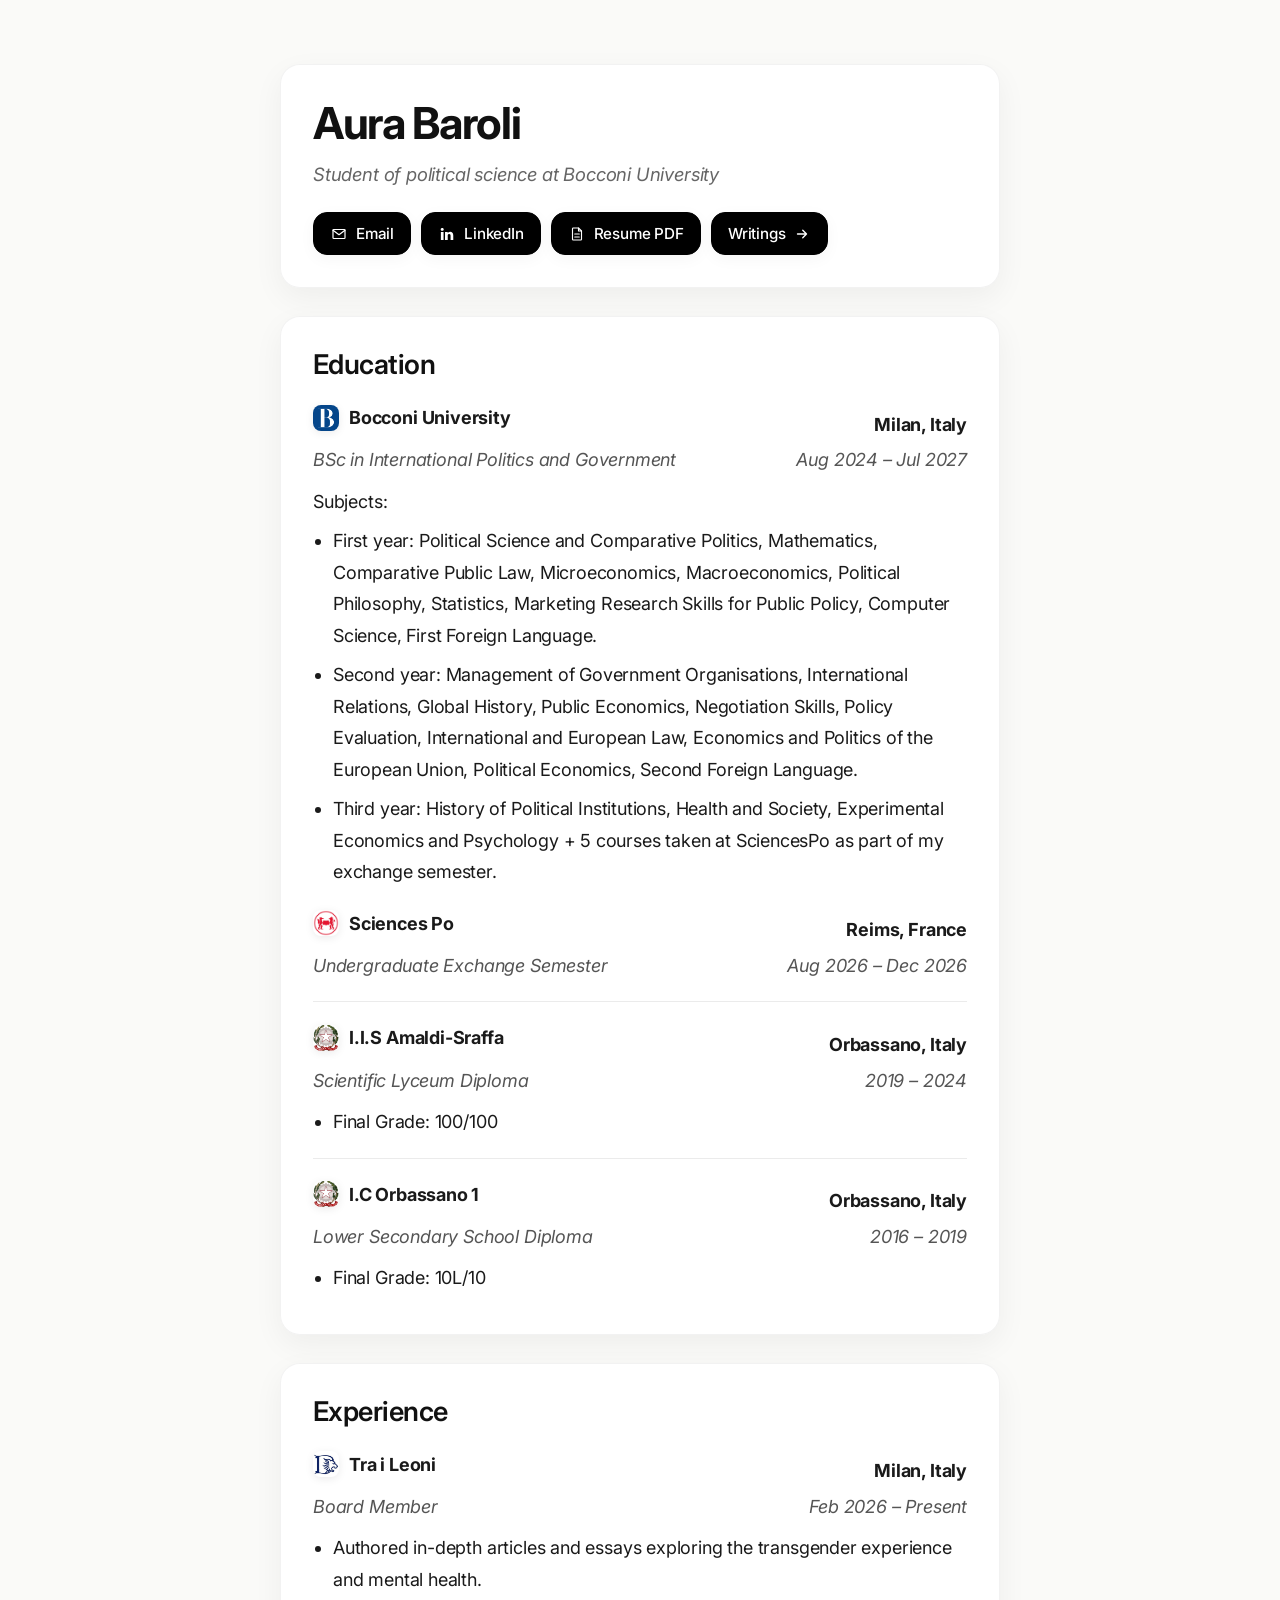
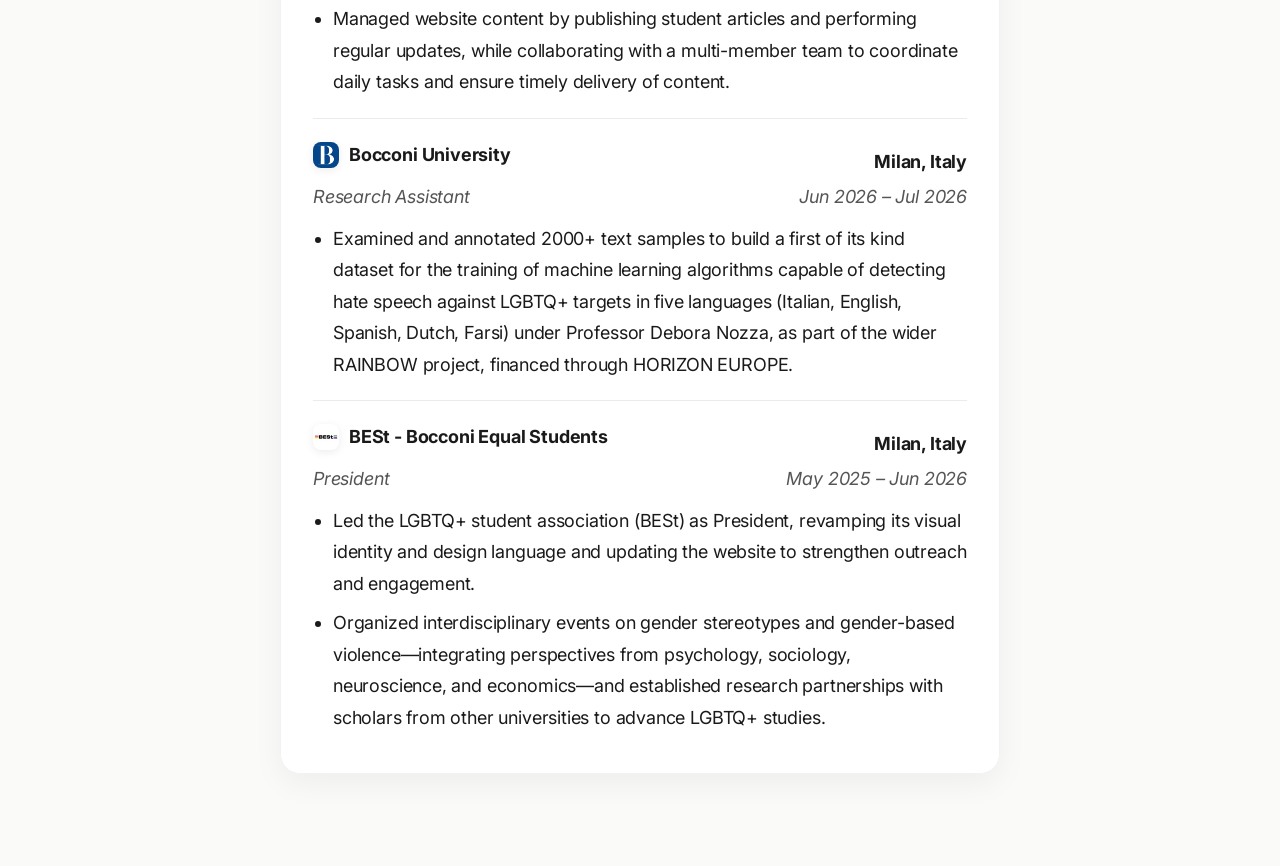
==== index.html @ 3347874f "Update index.html" ====
<!DOCTYPE html>
<html lang="en">
<head>
  <meta charset="UTF-8">
  <meta name="viewport" content="width=device-width, initial-scale=1.0">
  <title>Aura Baroli</title>
  <meta name="description" content="Aura Baroli portfolio and resume website">
  <link href="https://fonts.googleapis.com/css2?family=Inter:wght@400;500;600;700&amp;display=swap" rel="stylesheet">
  <link rel="stylesheet" href="style.css">

  <!-- Keep the existing site design; apply the button fixes after style.css. -->
  <style>
    .homepage .hero .links {
      display: flex;
      flex-wrap: wrap;
      align-items: center;
      gap: 10px;
    }

    .homepage .hero .links .top-button {
      box-sizing: border-box;
      display: inline-flex;
      align-items: center;
      justify-content: center;
      flex: 0 0 auto;
      gap: 8px;
      width: auto;
      min-width: 0;
      height: auto;
      padding: 10px 16px;
      white-space: nowrap;
      line-height: 1.4;
      text-decoration: none;
      border: 1px solid #000;
      background: #000;
      color: #fff !important;
    }

    .homepage .hero .links .top-button:hover {
      border-color: #222;
      background: #222;
      color: #fff !important;
    }

    .homepage .hero .links .top-button .button-icon {
      box-sizing: border-box;
      display: block;
      position: static;
      flex: 0 0 18px;
      width: 18px;
      min-width: 18px;
      max-width: 18px;
      height: 18px;
      min-height: 18px;
      max-height: 18px;
      margin: 0;
      padding: 0;
      color: inherit;
      background: transparent;
      border-radius: 0;
      fill: none;
      stroke: currentColor;
      stroke-width: 1.8;
      stroke-linecap: round;
      stroke-linejoin: round;
    }

    .homepage .hero .links .top-button .button-icon.linkedin-logo {
      fill: currentColor;
      stroke: none;
    }

    .homepage .hero .links .top-button:focus-visible {
      outline: 2px solid #000;
      outline-offset: 4px;
    }
  </style>

  <!--
  LinkedIn glyph adapted from Bootstrap Icons: https://icons.getbootstrap.com/icons/linkedin/
  MIT License
  Copyright (c) The Bootstrap Authors.

  Permission is hereby granted, free of charge, to any person obtaining a copy
  of this software and associated documentation files (the "Software"), to deal
  in the Software without restriction, including without limitation the rights
  to use, copy, modify, merge, publish, distribute, sublicense, and/or sell
  copies of the Software, and to permit persons to whom the Software is
  furnished to do so, subject to the following conditions:

  The above copyright notice and this permission notice shall be included in
  all copies or substantial portions of the Software.

  THE SOFTWARE IS PROVIDED "AS IS", WITHOUT WARRANTY OF ANY KIND, EXPRESS OR
  IMPLIED, INCLUDING BUT NOT LIMITED TO THE WARRANTIES OF MERCHANTABILITY,
  FITNESS FOR A PARTICULAR PURPOSE AND NONINFRINGEMENT. IN NO EVENT SHALL THE
  AUTHORS OR COPYRIGHT HOLDERS BE LIABLE FOR ANY CLAIM, DAMAGES OR OTHER
  LIABILITY, WHETHER IN AN ACTION OF CONTRACT, TORT OR OTHERWISE, ARISING FROM,
  OUT OF OR IN CONNECTION WITH THE SOFTWARE OR THE USE OR OTHER DEALINGS IN
  THE SOFTWARE.
  -->
</head>
<body class="homepage">
  <main class="container">

    <section class="card hero">
      <h1>Aura Baroli</h1>
      <p class="tagline">Student of political science at Bocconi University</p>

      <nav class="links" aria-label="Contact and portfolio">
        <a class="top-button" href="mailto:aura@aurabaroli.com">
          <svg class="button-icon" width="18" height="18" viewBox="0 0 24 24"
               fill="none" stroke="none" color="#fff"
               aria-hidden="true" focusable="false">
            <g fill="none" stroke="#fff" stroke-width="1.6" stroke-linecap="round" stroke-linejoin="round">
              <rect x="4" y="6" width="16" height="12" rx="1"/>
              <path d="m4 7 8 6 8-6"/>
            </g>
          </svg>
          <span>Email</span>
        </a>

        <a class="top-button" href="https://linkedin.com/in/aura-baroli"
           target="_blank" rel="noopener noreferrer">
          <svg class="button-icon linkedin-logo" width="18" height="18" viewBox="0 0 16 16"
               fill="currentColor" stroke="none" color="#fff"
               aria-hidden="true" focusable="false">
            <path d="M4.943 13.394V6.169H2.542v7.225zM3.743 5.182c.837 0 1.358-.554 1.358-1.248-.015-.709-.52-1.248-1.342-1.248S2.4 3.226 2.4 3.934c0 .694.521 1.248 1.327 1.248zm4.908 8.212V9.359c0-.216.016-.432.08-.586.173-.431.568-.878 1.232-.878.869 0 1.216.662 1.216 1.634v3.865h2.401V9.25c0-2.22-1.184-3.252-2.764-3.252-1.274 0-1.845.7-2.165 1.193v.025h-.016l.016-.025V6.17h-2.4c.03.678 0 7.225 0 7.225z"/>
          </svg>
          <span>LinkedIn</span>
        </a>

        <a class="top-button" href="resume.pdf"
           target="_blank" rel="noopener noreferrer">
          <svg class="button-icon" width="18" height="18" viewBox="0 0 24 24"
               fill="none" stroke="none" color="#fff"
               aria-hidden="true" focusable="false">
            <g fill="none" stroke="#fff" stroke-width="1.5" stroke-linecap="round" stroke-linejoin="round">
              <path d="M14 4H7a1 1 0 0 0-1 1v14a1 1 0 0 0 1 1h10a1 1 0 0 0 1-1V8Z"/>
              <path d="M14 4v4h4M9 12h6M9 16h6"/>
            </g>
          </svg>
          <span>Resume PDF</span>
        </a>

        <a class="top-button" href="writings.html">
          <span>Writings</span>
          <svg class="button-icon" width="18" height="18" viewBox="0 0 24 24"
               fill="none" stroke="none" color="#fff"
               aria-hidden="true" focusable="false">
            <path d="M6 12h12m-5-5 5 5-5 5" fill="none" stroke="#fff" stroke-width="1.8" stroke-linecap="round" stroke-linejoin="round"/>
          </svg>
        </a>
      </nav>
    </section>

    <section class="card">
      <h2>Education</h2>

      <div class="entry">
        <div class="entry-row top">
          <div class="entry-left entry-with-logo">
            <img src="images/Bocconi.jpeg" alt="Bocconi University logo" class="entry-logo">
            <span>Bocconi University</span>
          </div>
          <span class="entry-right">Milan, Italy</span>
        </div>
        <div class="entry-row bottom">
          <span class="entry-left">BSc in International Politics and Government</span>
          <span class="entry-right">Aug 2024 – Jul 2027</span>
        </div>
      <div class="entry-details">
         <span>Subjects:</span>
          <ul>
            <li>First year: Political Science and Comparative Politics, Mathematics, Comparative Public Law, Microeconomics, Macroeconomics, Political Philosophy, Statistics, Marketing Research Skills for Public Policy, Computer Science, First Foreign Language.</li>
            <li>Second year: Management of Government Organisations, International Relations, Global History, Public Economics, Negotiation Skills, Policy Evaluation, International and European Law, Economics and Politics of the European Union, Political Economics, Second Foreign Language. </li>
            <li>Third year: History of Political Institutions, Health and Society, Experimental Economics and Psychology + 5 courses taken at SciencesPo as part of my exchange semester. </li>
          </ul>
        </div>

      <div class="entry">
        <div class="entry-row top">
          <div class="entry-left entry-with-logo">
            <img src="images/SciencesPo.jpeg" alt="SciencesPo logo" class="entry-logo">
            <span>Sciences Po</span>
          </div>
          <span class="entry-right">Reims, France</span>
        </div>
        <div class="entry-row bottom">
          <span class="entry-left">Undergraduate Exchange Semester</span>
          <span class="entry-right">Aug 2026 – Dec 2026</span>
        </div>
      </div>

      <div class="entry">
        <div class="entry-row top">
          <div class="entry-left entry-with-logo">
            <img src="images/Rep-Italiana.jpeg" alt="Italian Republic Coat of Arms" class="entry-logo">
            <span>I.I.S Amaldi-Sraffa</span>
          </div>
          <span class="entry-right">Orbassano, Italy</span>
        </div>
        <div class="entry-row bottom">
          <span class="entry-left">Scientific Lyceum Diploma</span>
          <span class="entry-right">2019 – 2024</span>
        </div>
        <div class="entry-details">
          <ul>
            <li>Final Grade: 100/100</li>
          </ul>
        </div>
      </div>

      <div class="entry">
        <div class="entry-row top">
          <div class="entry-left entry-with-logo">
            <img src="images/Rep-Italiana.jpeg" alt="Italian Republic Coat of Arms" class="entry-logo">
            <span>I.C Orbassano 1</span>
          </div>
          <span class="entry-right">Orbassano, Italy</span>
        </div>
        <div class="entry-row bottom">
          <span class="entry-left">Lower Secondary School Diploma</span>
          <span class="entry-right">2016 – 2019</span>
        </div>
        <div class="entry-details">
          <ul>
            <li>Final Grade: 10L/10</li>
          </ul>
        </div>
      </div>
    </section>

    <section class="card">
      <h2>Experience</h2>

      <div class="entry">
        <div class="entry-row top">
          <div class="entry-left entry-with-logo">
            <img src="images/Tra i Leoni.jpeg" alt="Tra i Leoni logo" class="entry-logo">
            <span>Tra i Leoni</span>
          </div>
          <span class="entry-right">Milan, Italy</span>
        </div>
        <div class="entry-row bottom">
          <span class="entry-left">Board Member</span>
          <span class="entry-right">Feb 2026 – Present</span>
        </div>
        <div class="entry-details">
          <ul>
            <li>Authored in-depth articles and essays exploring the transgender experience and mental health.</li>
            <li>Managed website content by publishing student articles and performing regular updates, while collaborating with a multi-member team to coordinate daily tasks and ensure timely delivery of content.</li>
          </ul>
        </div>
      </div>

      <div class="entry">
        <div class="entry-row top">
          <div class="entry-left entry-with-logo">
            <img src="images/Bocconi.jpeg" alt="Bocconi University logo" class="entry-logo">
            <span>Bocconi University</span>
          </div>
          <span class="entry-right">Milan, Italy</span>
        </div>
        <div class="entry-row bottom">
          <span class="entry-left">Research Assistant</span>
          <span class="entry-right">Jun 2026 – Jul 2026</span>
        </div>
        <div class="entry-details">
          <ul>
            <li>Examined and annotated 2000+ text samples to build a first of its kind dataset for the training of machine learning algorithms capable of detecting hate speech against LGBTQ+ targets in five languages (Italian, English, Spanish, Dutch, Farsi) under Professor Debora Nozza, as part of the wider RAINBOW project, financed through HORIZON EUROPE.</li>
          </ul>
        </div>
      </div>

      <div class="entry">
        <div class="entry-row top">
          <div class="entry-left entry-with-logo">
            <img src="images/BESt.jpeg" alt="BESt logo" class="entry-logo">
            <span>BESt - Bocconi Equal Students</span>
          </div>
          <span class="entry-right">Milan, Italy</span>
        </div>
        <div class="entry-row bottom">
          <span class="entry-left">President</span>
          <span class="entry-right">May 2025 – Jun 2026</span>
        </div>
        <div class="entry-details">
          <ul>
            <li>Led the LGBTQ+ student association (BESt) as President, revamping its visual identity and design language and updating the website to strengthen outreach and engagement.</li>
            <li>Organized interdisciplinary events on gender stereotypes and gender-based violence—integrating perspectives from psychology, sociology, neuroscience, and economics—and established research partnerships with scholars from other universities to advance LGBTQ+ studies.</li>
          </ul>
        </div>
      </div>
    </section>
---- style.css ----
* {
  box-sizing: border-box;
}

html {
  scroll-behavior: smooth;
}

body {
  margin: 0;
  font-family: 'Inter', sans-serif;
  font-size: 18px;
  line-height: 1.75;
  letter-spacing: -0.01em;
  color: #1a1a1a;
  background: #fafaf8;
  -webkit-font-smoothing: antialiased;
  text-rendering: optimizeLegibility;
  transition: background 0.3s ease, color 0.3s ease;
}

.container {
  max-width: 760px;
  margin: 0 auto;
  padding: 64px 20px;
}

.card {
  background: rgba(255, 255, 255, 0.92);
  border: 1px solid rgba(0, 0, 0, 0.05);
  border-radius: 20px;
  padding: 32px;
  margin-bottom: 28px;
  box-shadow: 0 10px 30px rgba(0, 0, 0, 0.05);
  transition:
    transform 0.22s ease,
    box-shadow 0.22s ease,
    border-color 0.22s ease,
    background 0.22s ease;
  opacity: 0;
  transform: translateY(20px);
  animation: cardFade 0.7s cubic-bezier(0.22, 1, 0.36, 1) forwards;
}

.card:hover {
  transform: translateY(-4px);
  box-shadow: 0 18px 44px rgba(0, 0, 0, 0.08);
  border-color: rgba(0, 0, 0, 0.08);
}

.card:nth-child(1) { animation-delay: 0.1s; }
.card:nth-child(2) { animation-delay: 0.22s; }
.card:nth-child(3) { animation-delay: 0.34s; }
.card:nth-child(4) { animation-delay: 0.46s; }
.card:nth-child(5) { animation-delay: 0.58s; }
.card:nth-child(6) { animation-delay: 0.7s; }

@keyframes cardFade {
  to {
    opacity: 1;
    transform: translateY(0);
  }
}

h1,
h2,
h3 {
  margin-top: 0;
  color: #111;
  line-height: 1.2;
}

h1 {
  font-size: clamp(2.2rem, 5vw, 2.75rem);
  font-weight: 700;
  margin-bottom: 8px;
  letter-spacing: -0.03em;
}

h2 {
  font-size: clamp(1.45rem, 3.5vw, 1.7rem);
  font-weight: 600;
  margin-bottom: 14px;
  letter-spacing: -0.02em;
}

h3 {
  font-size: clamp(1.15rem, 3vw, 1.3rem);
  font-weight: 600;
  margin-bottom: 10px;
  letter-spacing: -0.02em;
}

p {
  margin: 10px 0 0;
  font-size: clamp(1rem, 2.4vw, 1.125rem);
}

.tagline {
  margin-top: 0;
  color: #666;
  font-size: clamp(1rem, 2.6vw, 1.15rem);
  font-style: italic;
}

a {
  color: #1d4f91;
  text-decoration: none;
  transition: color 0.2s ease, opacity 0.2s ease;
}

a:hover {
  color: #12345f;
  text-decoration: underline;
}

.links {
  margin-top: 22px;
  display: flex;
  flex-wrap: wrap;
  gap: 10px;
}

.top-button {
  display: inline-flex;
  align-items: center;
  justify-content: center;
  padding: 10px 16px;
  border-radius: 14px;
  background: #ffffff;
  border: 1px solid rgba(0, 0, 0, 0.08);
  color: #1a1a1a;
  font-size: 0.95rem;
  font-weight: 500;
  text-decoration: none;
  box-shadow: 0 4px 16px rgba(0, 0, 0, 0.04);
  transition:
    transform 0.2s ease,
    box-shadow 0.2s ease,
    background 0.2s ease,
    border-color 0.2s ease,
    color 0.2s ease;
}

.top-button:hover {
  transform: translateY(-2px);
  background: #f5f5f3;
  border-color: rgba(0, 0, 0, 0.12);
  box-shadow: 0 10px 24px rgba(0, 0, 0, 0.08);
  text-decoration: none;
  color: #111;
}

.top-button:active {
  transform: translateY(0);
}

.top-button:focus {
  outline: 2px solid rgba(29, 79, 145, 0.28);
  outline-offset: 3px;
}

.entry {
  margin-top: 20px;
}

.entry + .entry {
  padding-top: 20px;
  border-top: 1px solid rgba(0, 0, 0, 0.08);
}

.entry-row {
  display: flex;
  justify-content: space-between;
  align-items: baseline;
  gap: 20px;
}

.entry-row.top {
  font-weight: 700;
}

.entry-row.bottom {
  font-style: italic;
  color: #555;
  margin-top: 4px;
}

.entry-left,
.entry-right {
  font-size: clamp(1rem, 2.4vw, 1.125rem);
}

.entry-left {
  min-width: 0;
}

.entry-right {
  text-align: right;
  white-space: nowrap;
}

.entry-with-logo {
  display: inline-flex;
  align-items: center;
  gap: 10px;
  min-width: 0;
}

.entry-logo {
  width: 26px;
  height: 26px;
  object-fit: cover;
  border-radius: 8px;
  flex-shrink: 0;
  box-shadow: 0 2px 8px rgba(0, 0, 0, 0.08);
  background: #fff;
}

.entry-details {
  margin-top: 10px;
}

.entry-details ul {
  margin-top: 8px;
}

ul {
  padding-left: 20px;
  margin: 12px 0 0;
}

li {
  margin-bottom: 8px;
  font-size: clamp(1rem, 2.4vw, 1.125rem);
}

small,
.muted {
  color: #6f6f6f;
}

hr {
  border: 0;
  height: 1px;
  background: rgba(0, 0, 0, 0.08);
  margin: 24px 0;
}

.button,
button {
  display: inline-block;
  font: inherit;
  background: #111;
  color: #fff;
  border: none;
  border-radius: 999px;
  padding: 10px 18px;
  cursor: pointer;
  text-decoration: none;
  transition:
    transform 0.2s ease,
    box-shadow 0.2s ease,
    opacity 0.2s ease,
    background 0.2s ease;
}

.button:hover,
button:hover {
  transform: translateY(-1px);
  box-shadow: 0 10px 24px rgba(0, 0, 0, 0.12);
  opacity: 0.96;
}

.button:active,
button:active {
  transform: translateY(0);
  box-shadow: none;
}

img {
  max-width: 100%;
  display: block;
}

::selection {
  background: rgba(29, 79, 145, 0.16);
}

a:focus,
button:focus {
  outline: 2px solid rgba(29, 79, 145, 0.35);
  outline-offset: 3px;
}

@media (max-width: 640px) {
  body {
    font-size: 16px;
  }

  .container {
    padding: 32px 14px;
  }

  .card {
    padding: 24px;
    border-radius: 16px;
    margin-bottom: 20px;
  }

  .links {
    gap: 8px;
  }

  .top-button {
    width: 100%;
    justify-content: center;
    padding: 11px 14px;
    border-radius: 12px;
    font-size: 0.95rem;
  }

  .entry-row {
    flex-direction: column;
    align-items: flex-start;
    gap: 2px;
  }

  .entry-right {
    text-align: left;
    white-space: normal;
  }

  .entry-logo {
    width: 24px;
    height: 24px;
    border-radius: 7px;
  }

  .entry-with-logo {
    gap: 8px;
  }
  .links {
    display: flex;
    flex-wrap: wrap;
    gap: 10px;
  }

  .top-button {
    display: inline-flex;
    align-items: center;
    justify-content: center;
    gap: 8px;
  }

  .top-button .button-icon {
    width: 18px;
    height: 18px;
    flex-shrink: 0;
    fill: none;
    stroke: currentColor;
    stroke-width: 1.8;
    stroke-linecap: round;
    stroke-linejoin: round;
  }
}
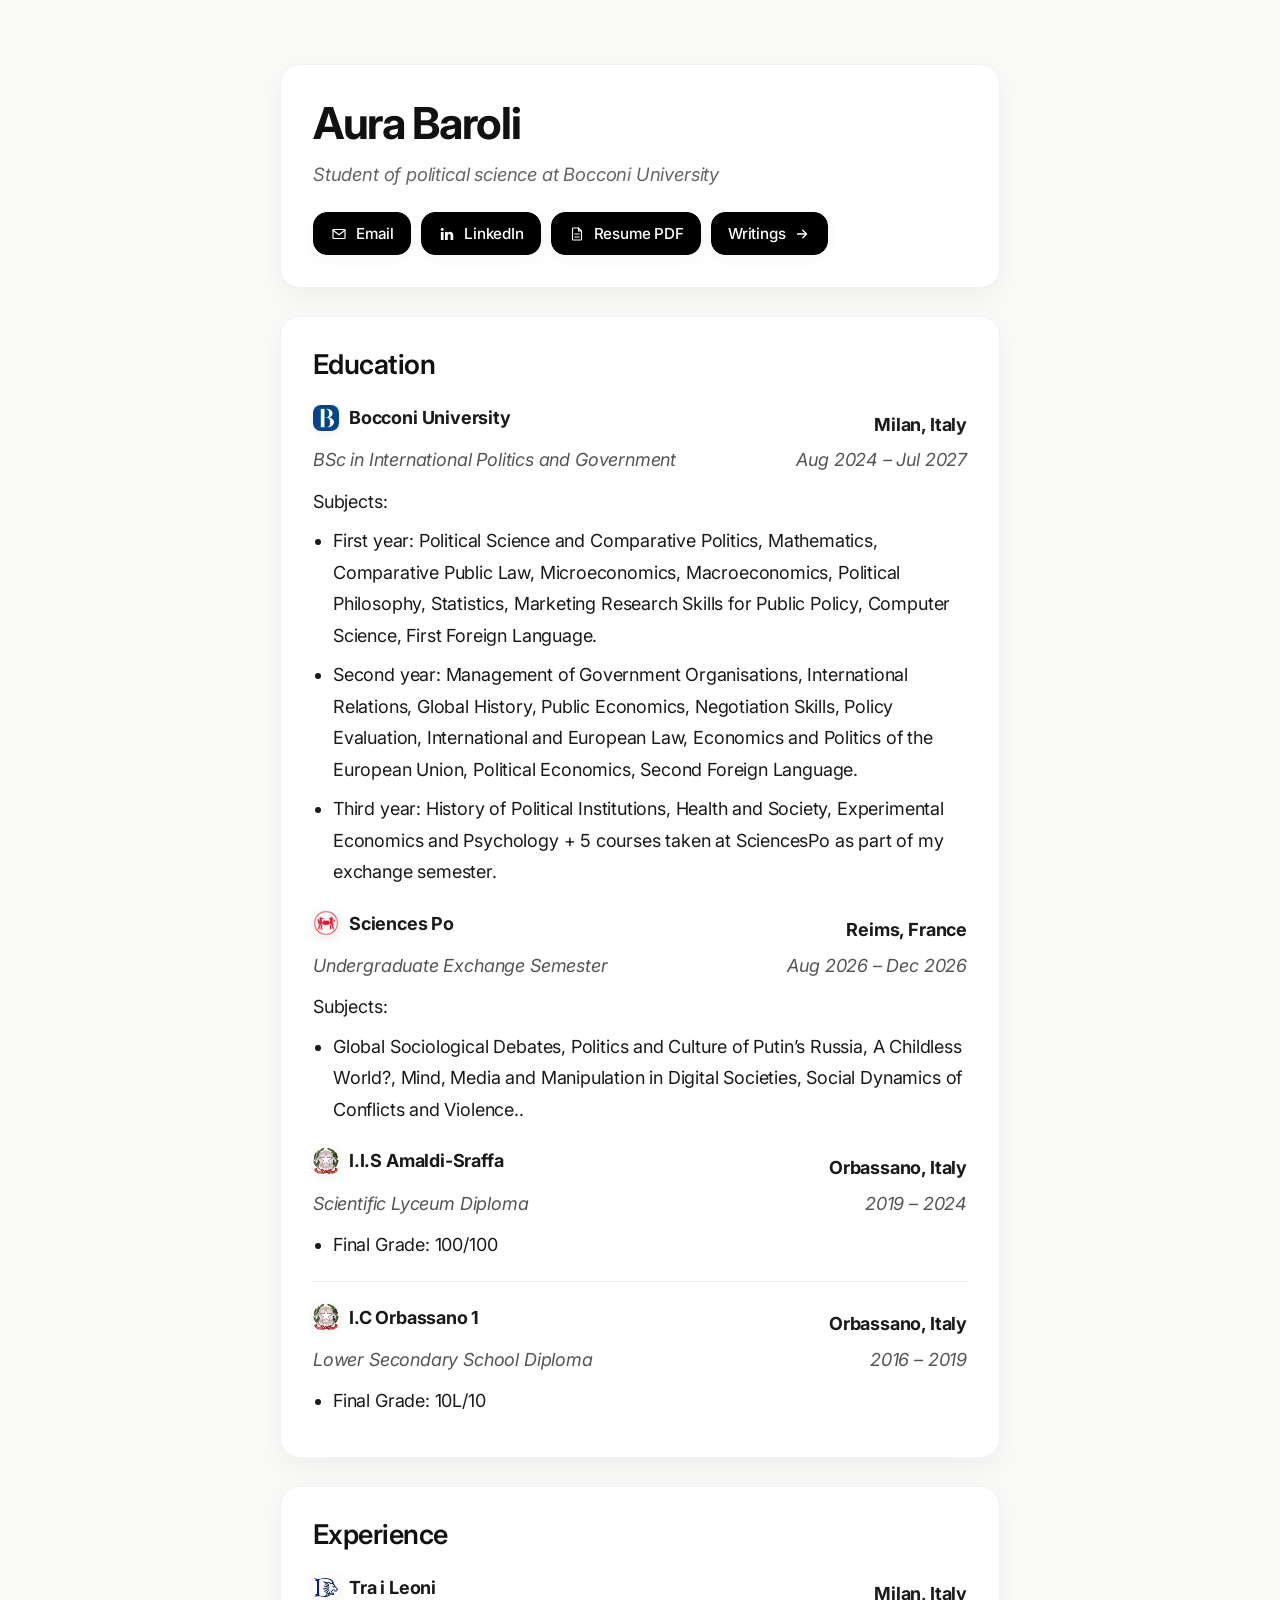
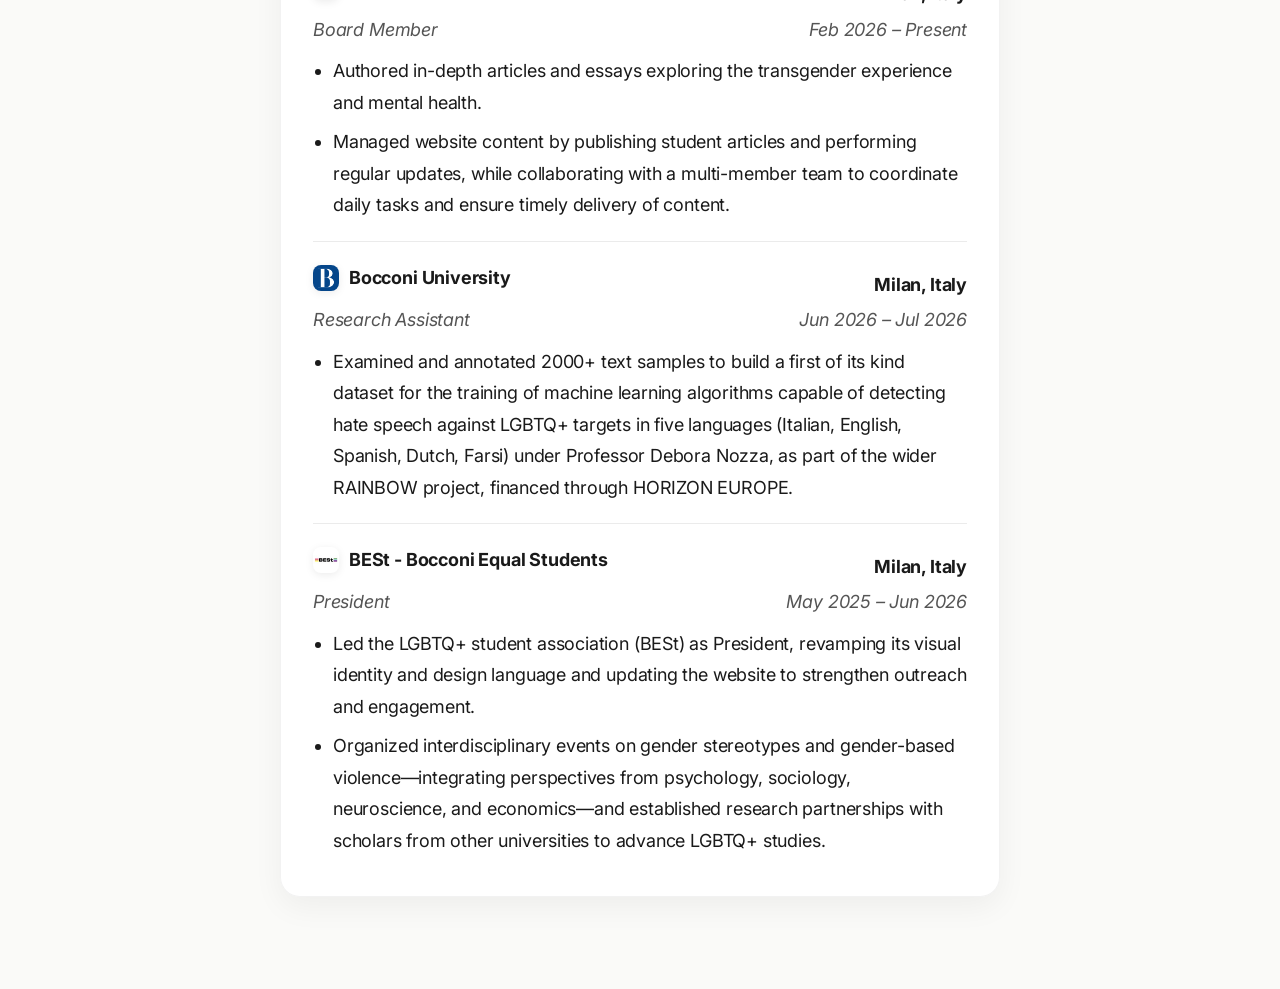
==== commit 7fb9086c: "Update index.html" ====
--- a/index.html
+++ b/index.html
@@ -190,7 +190,12 @@
           <span class="entry-left">Undergraduate Exchange Semester</span>
           <span class="entry-right">Aug 2026 – Dec 2026</span>
         </div>
-      </div>
+      <div class="entry-details">
+         <span>Subjects:</span>
+          <ul>
+            <li>Global Sociological Debates, Politics and Culture of Putin’s Russia, A Childless World?, Mind, Media and Manipulation in Digital Societies, Social Dynamics of Conflicts and Violence..</li>
+          </ul>
+        </div>
 
       <div class="entry">
         <div class="entry-row top">
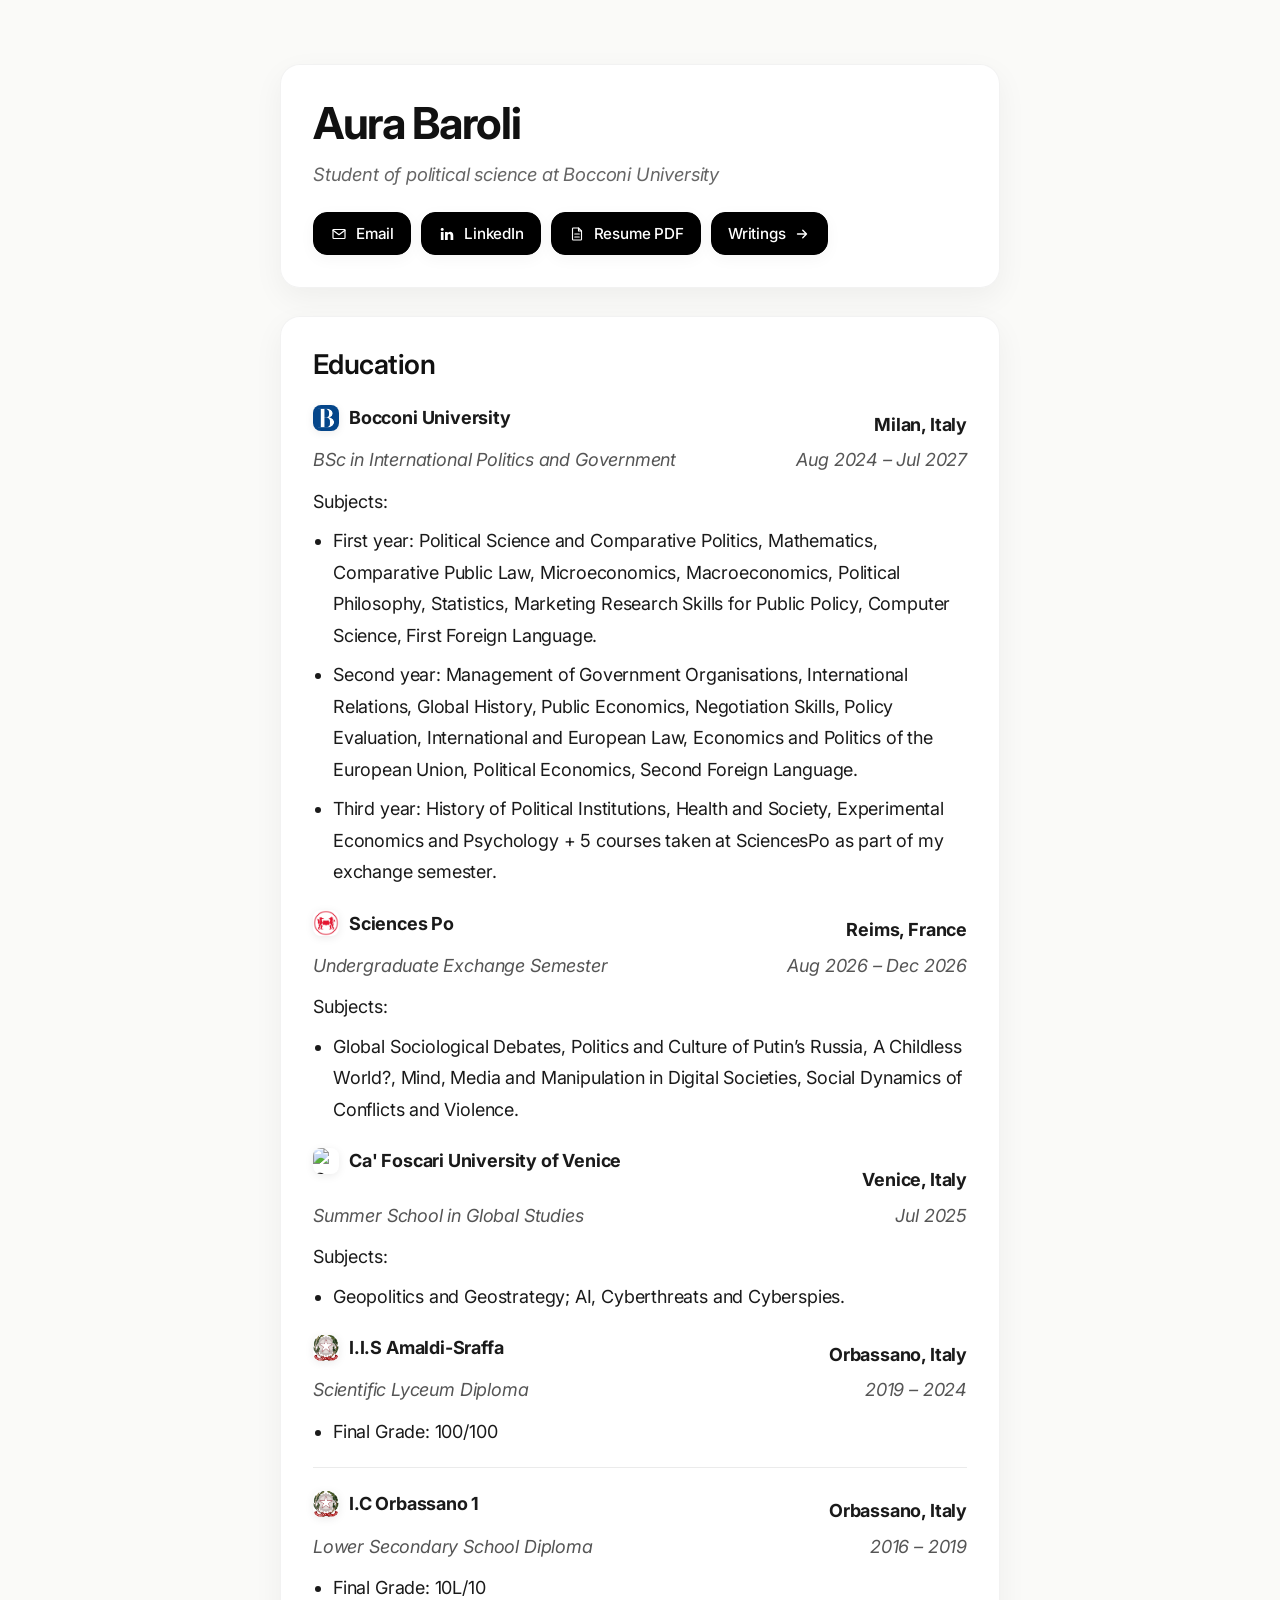
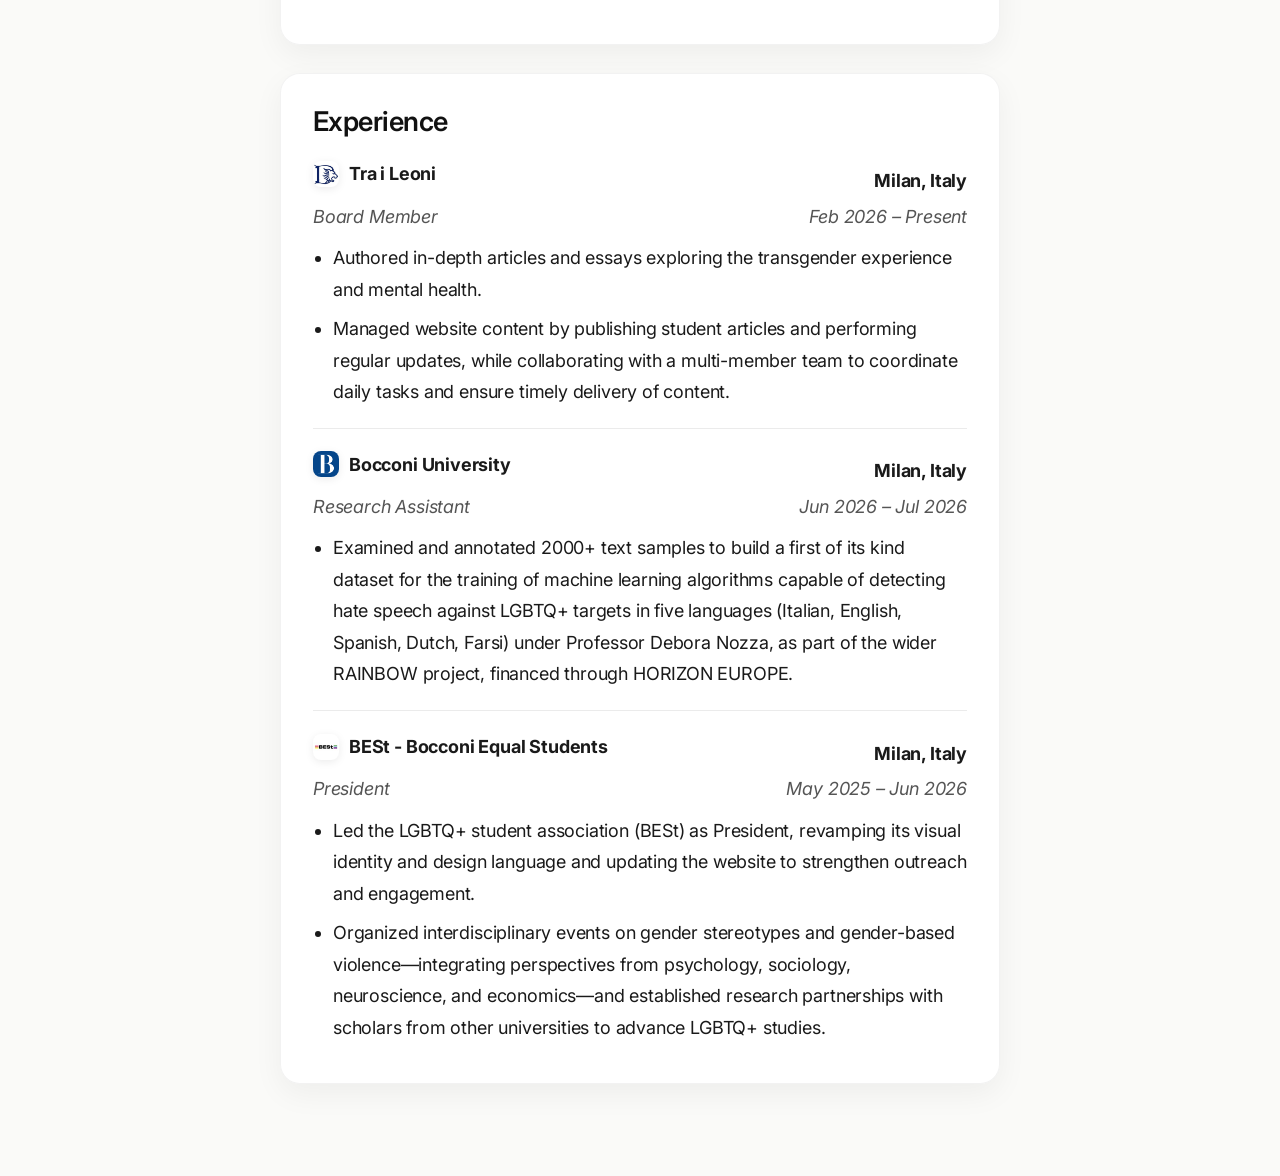
==== commit 3f3f700f: "Update index.html" ====
--- a/index.html
+++ b/index.html
@@ -193,7 +193,26 @@
       <div class="entry-details">
          <span>Subjects:</span>
           <ul>
-            <li>Global Sociological Debates, Politics and Culture of Putin’s Russia, A Childless World?, Mind, Media and Manipulation in Digital Societies, Social Dynamics of Conflicts and Violence..</li>
+            <li>Global Sociological Debates, Politics and Culture of Putin’s Russia, A Childless World?, Mind, Media and Manipulation in Digital Societies, Social Dynamics of Conflicts and Violence.</li>
+          </ul>
+        </div>
+
+      <div class="entry">
+        <div class="entry-row top">
+          <div class="entry-left entry-with-logo">
+            <img src="images/Cafoscari.jpeg" alt="Ca Foscari logo" class="entry-logo">
+            <span>Ca' Foscari University of Venice</span>
+          </div>
+          <span class="entry-right">Venice, Italy</span>
+        </div>
+        <div class="entry-row bottom">
+          <span class="entry-left">Summer School in Global Studies</span>
+          <span class="entry-right">Jul 2025</span>
+        </div>
+      <div class="entry-details">
+         <span>Subjects:</span>
+          <ul>
+            <li>Geopolitics and Geostrategy; AI, Cyberthreats and Cyberspies.</li>
           </ul>
         </div>
 
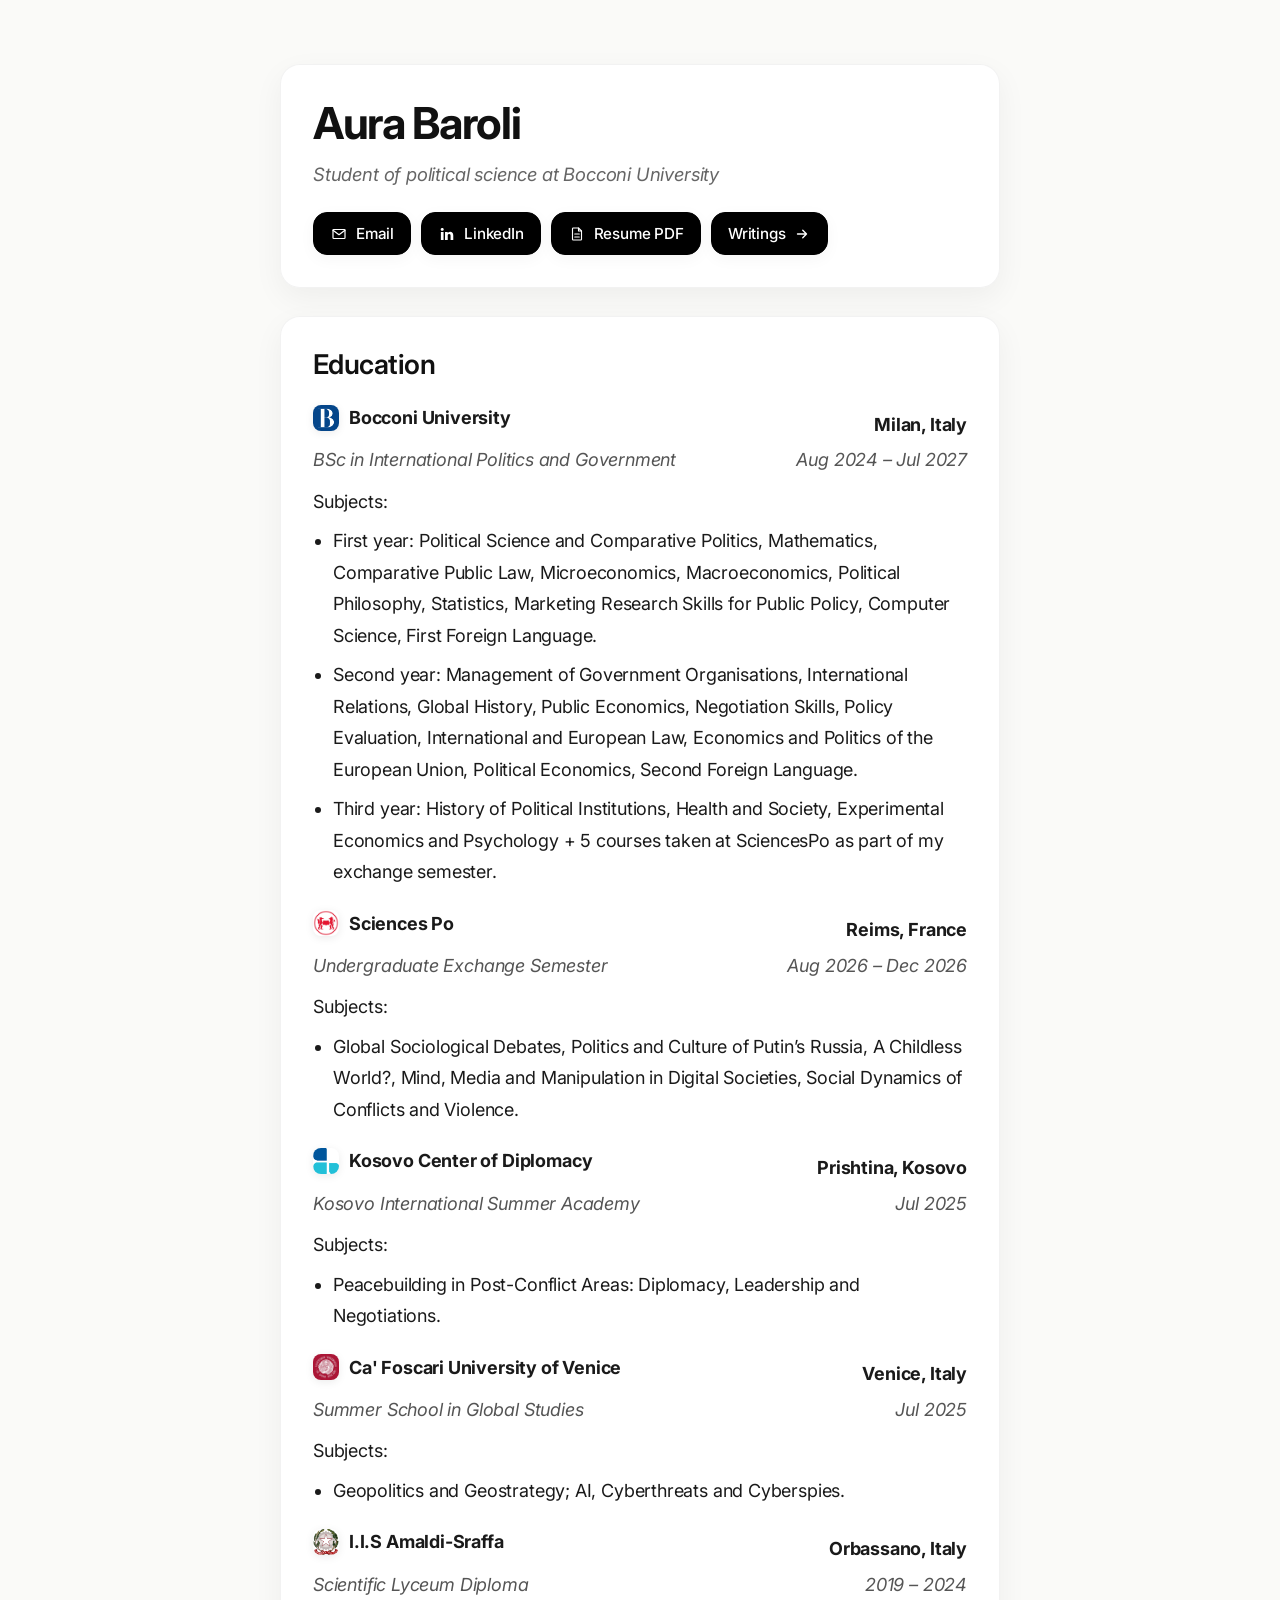
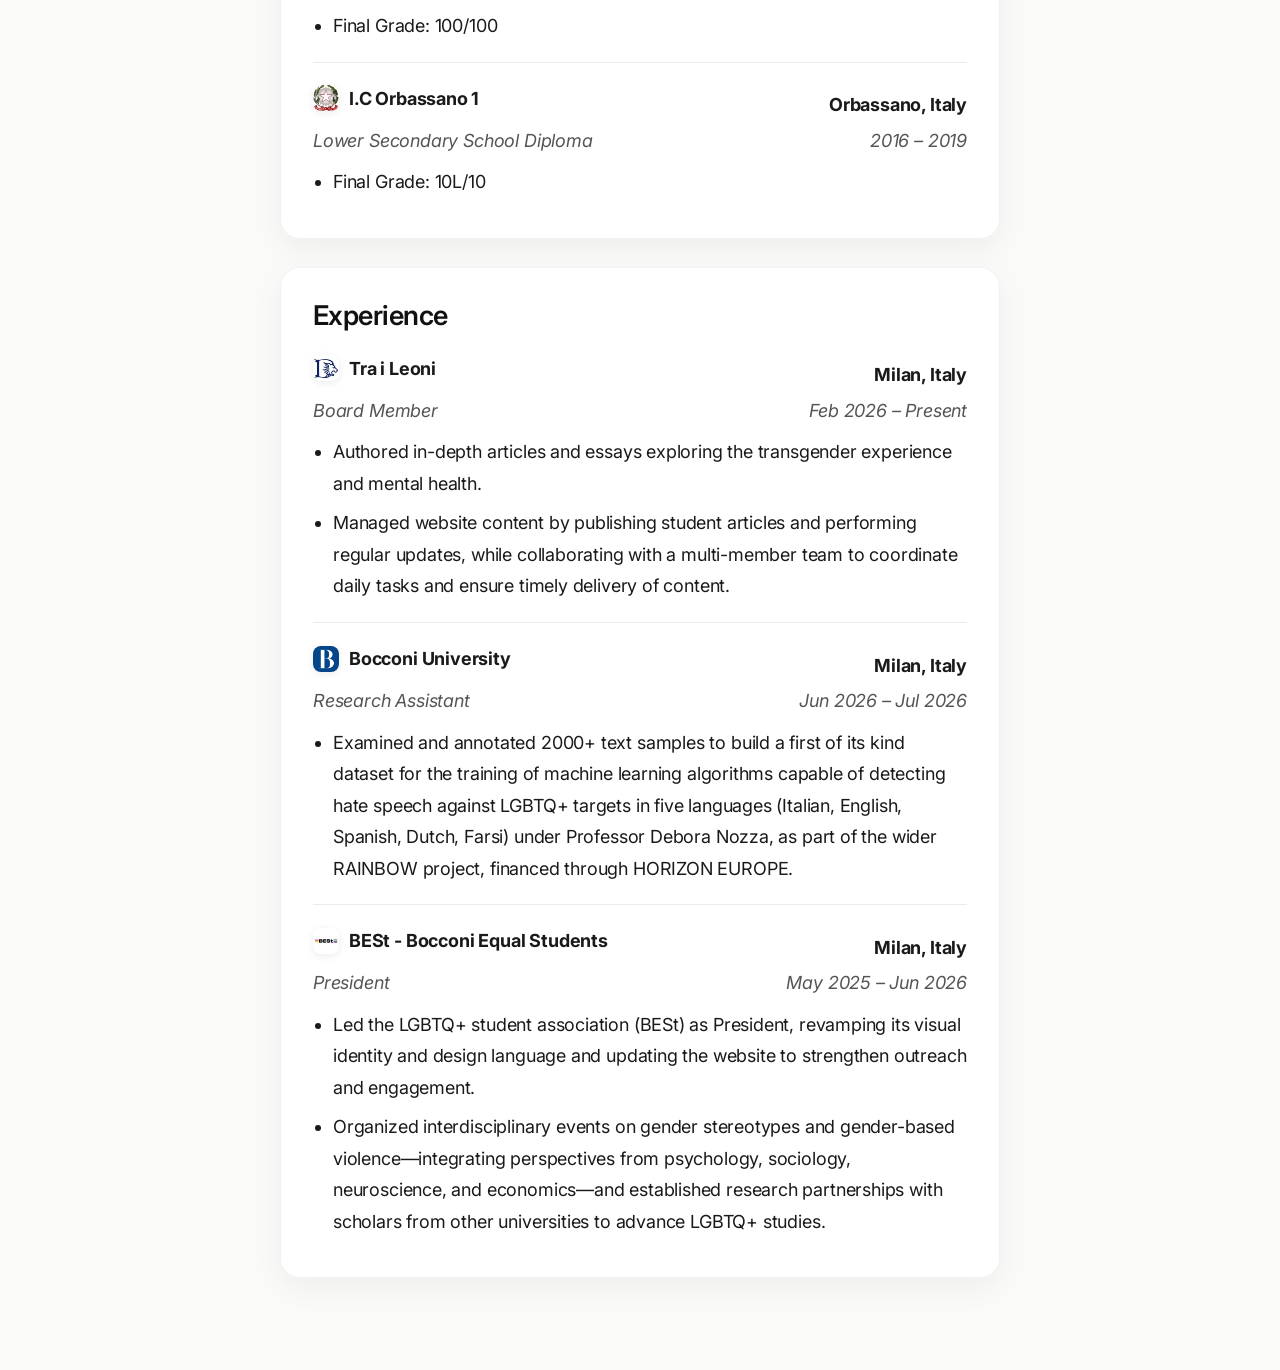
==== commit c01bc89d: "Update index.html" ====
--- a/index.html
+++ b/index.html
@@ -200,6 +200,25 @@
       <div class="entry">
         <div class="entry-row top">
           <div class="entry-left entry-with-logo">
+            <img src="images/KCD.jpeg" alt="Kosovo Center of Diplomacy logo" class="entry-logo">
+            <span>Kosovo Center of Diplomacy</span>
+          </div>
+          <span class="entry-right">Prishtina, Kosovo</span>
+        </div>
+        <div class="entry-row bottom">
+          <span class="entry-left">Kosovo International Summer Academy</span>
+          <span class="entry-right">Jul 2025</span>
+        </div>
+      <div class="entry-details">
+         <span>Subjects:</span>
+          <ul>
+            <li>Peacebuilding in Post-Conflict Areas: Diplomacy, Leadership and Negotiations.</li>
+          </ul>
+        </div>
+
+      <div class="entry">
+        <div class="entry-row top">
+          <div class="entry-left entry-with-logo">
             <img src="images/Cafoscari.jpeg" alt="Ca Foscari logo" class="entry-logo">
             <span>Ca' Foscari University of Venice</span>
           </div>
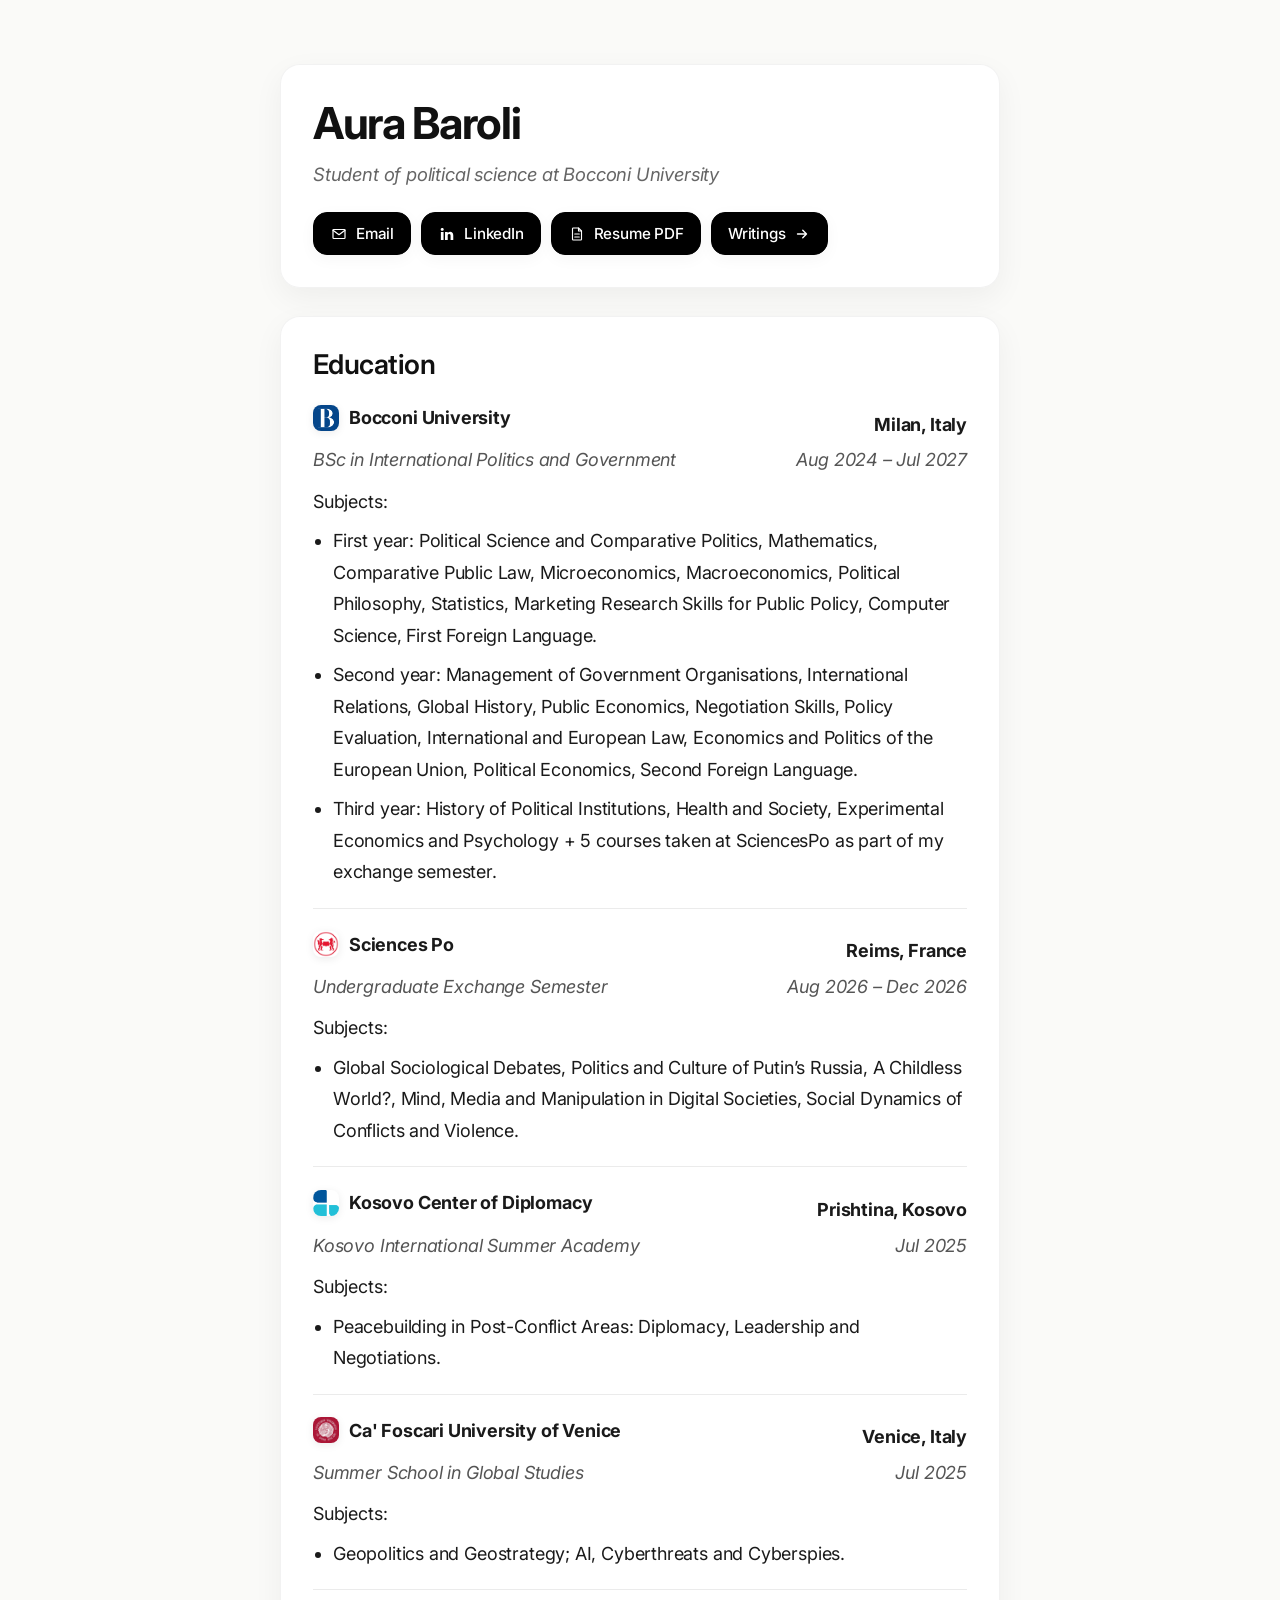
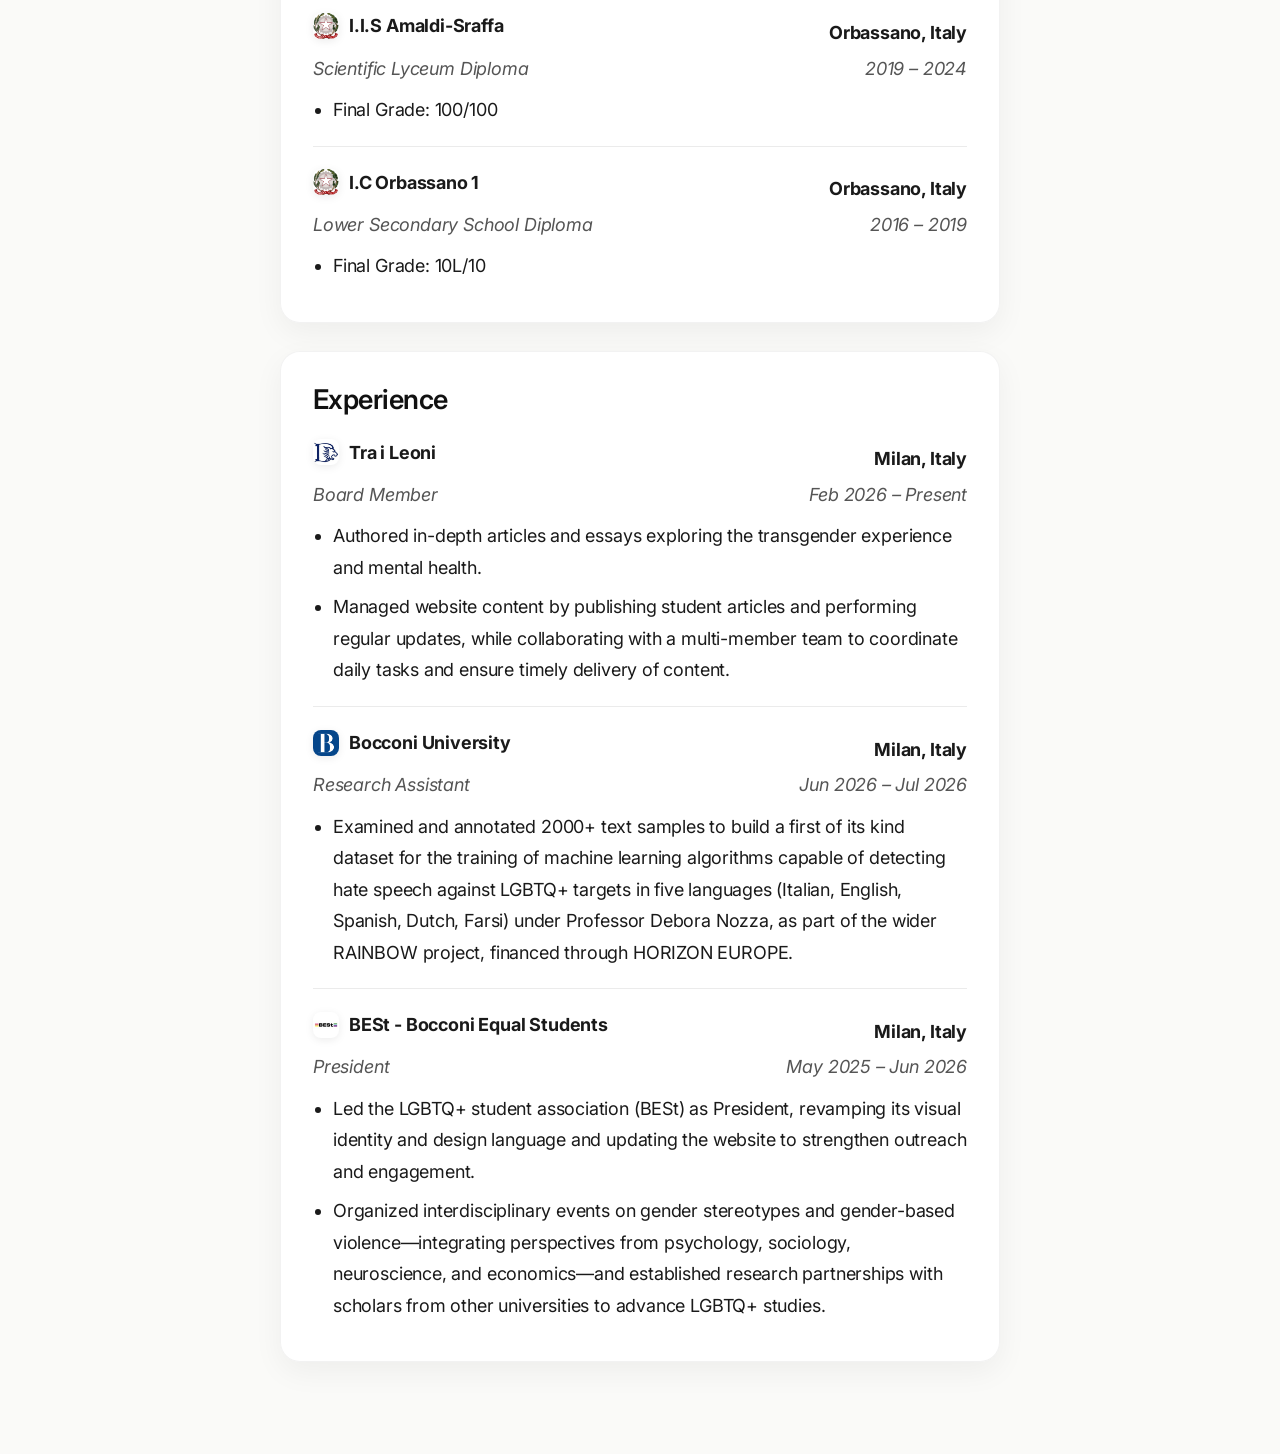
==== commit c099d0c4: "Update index.html" ====
--- a/index.html
+++ b/index.html
@@ -177,6 +177,7 @@
             <li>Third year: History of Political Institutions, Health and Society, Experimental Economics and Psychology + 5 courses taken at SciencesPo as part of my exchange semester. </li>
           </ul>
         </div>
+      </div>
 
       <div class="entry">
         <div class="entry-row top">
@@ -196,6 +197,7 @@
             <li>Global Sociological Debates, Politics and Culture of Putin’s Russia, A Childless World?, Mind, Media and Manipulation in Digital Societies, Social Dynamics of Conflicts and Violence.</li>
           </ul>
         </div>
+      </div>
 
       <div class="entry">
         <div class="entry-row top">
@@ -215,6 +217,7 @@
             <li>Peacebuilding in Post-Conflict Areas: Diplomacy, Leadership and Negotiations.</li>
           </ul>
         </div>
+      </div>
 
       <div class="entry">
         <div class="entry-row top">
@@ -234,6 +237,7 @@
             <li>Geopolitics and Geostrategy; AI, Cyberthreats and Cyberspies.</li>
           </ul>
         </div>
+      </div>
 
       <div class="entry">
         <div class="entry-row top">
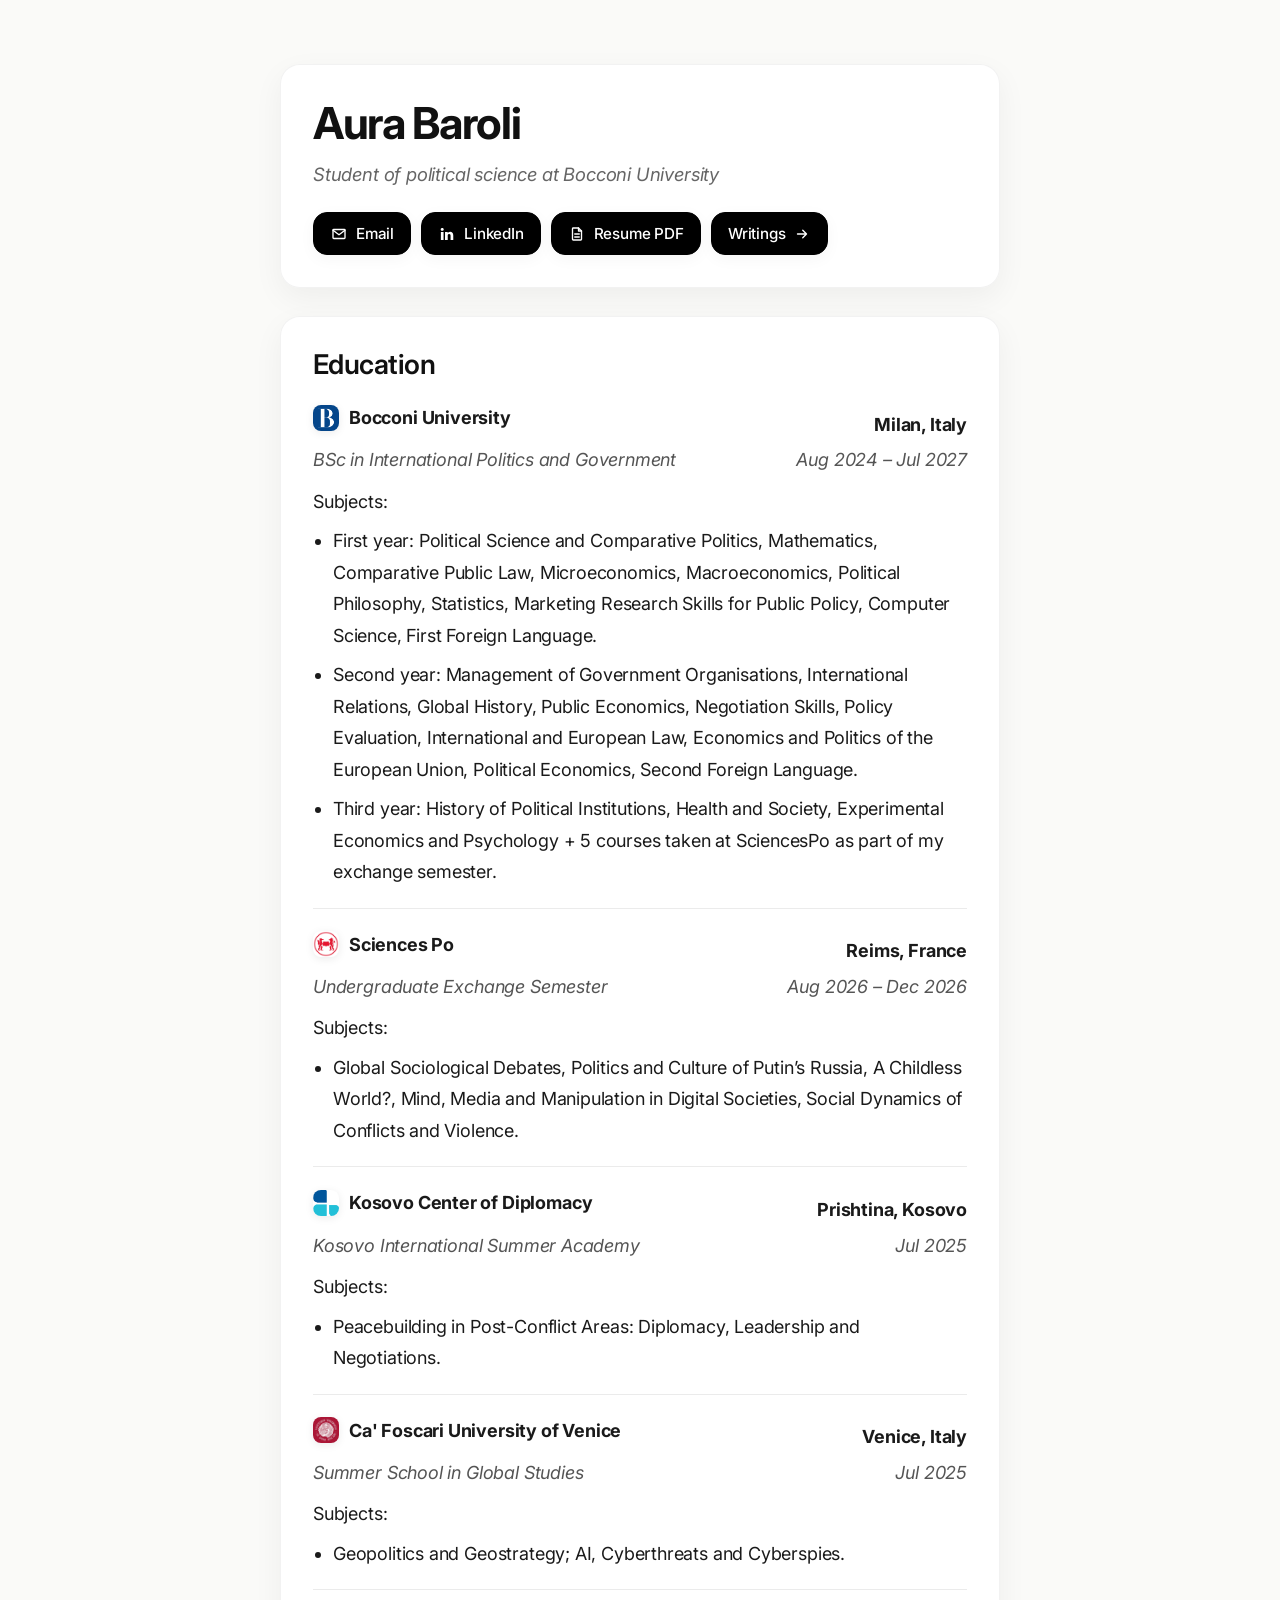
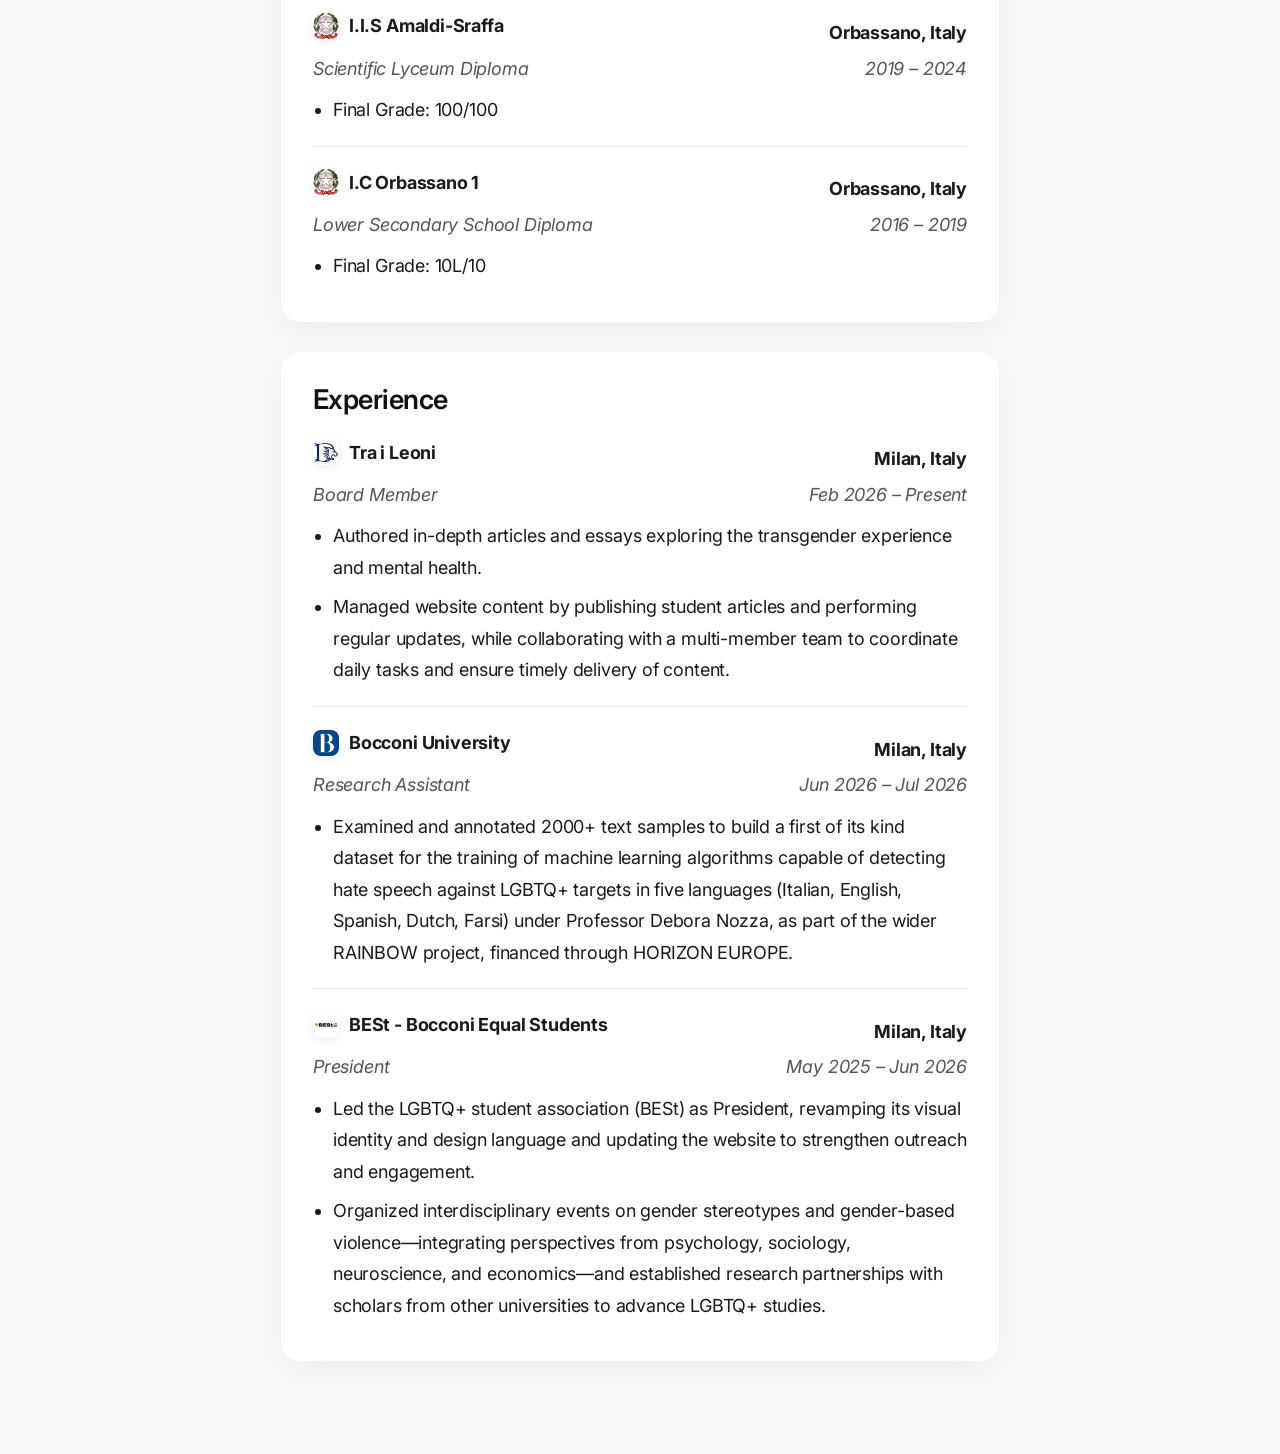
==== commit 7e4676d6: "Add files via upload" ====
--- a/index.html
+++ b/index.html
@@ -7,74 +7,6 @@
   <meta name="description" content="Aura Baroli portfolio and resume website">
   <link href="https://fonts.googleapis.com/css2?family=Inter:wght@400;500;600;700&amp;display=swap" rel="stylesheet">
   <link rel="stylesheet" href="style.css">
-
-  <!-- Keep the existing site design; apply the button fixes after style.css. -->
-  <style>
-    .homepage .hero .links {
-      display: flex;
-      flex-wrap: wrap;
-      align-items: center;
-      gap: 10px;
-    }
-
-    .homepage .hero .links .top-button {
-      box-sizing: border-box;
-      display: inline-flex;
-      align-items: center;
-      justify-content: center;
-      flex: 0 0 auto;
-      gap: 8px;
-      width: auto;
-      min-width: 0;
-      height: auto;
-      padding: 10px 16px;
-      white-space: nowrap;
-      line-height: 1.4;
-      text-decoration: none;
-      border: 1px solid #000;
-      background: #000;
-      color: #fff !important;
-    }
-
-    .homepage .hero .links .top-button:hover {
-      border-color: #222;
-      background: #222;
-      color: #fff !important;
-    }
-
-    .homepage .hero .links .top-button .button-icon {
-      box-sizing: border-box;
-      display: block;
-      position: static;
-      flex: 0 0 18px;
-      width: 18px;
-      min-width: 18px;
-      max-width: 18px;
-      height: 18px;
-      min-height: 18px;
-      max-height: 18px;
-      margin: 0;
-      padding: 0;
-      color: inherit;
-      background: transparent;
-      border-radius: 0;
-      fill: none;
-      stroke: currentColor;
-      stroke-width: 1.8;
-      stroke-linecap: round;
-      stroke-linejoin: round;
-    }
-
-    .homepage .hero .links .top-button .button-icon.linkedin-logo {
-      fill: currentColor;
-      stroke: none;
-    }
-
-    .homepage .hero .links .top-button:focus-visible {
-      outline: 2px solid #000;
-      outline-offset: 4px;
-    }
-  </style>
 
   <!--
   LinkedIn glyph adapted from Bootstrap Icons: https://icons.getbootstrap.com/icons/linkedin/
@@ -101,54 +33,47 @@
   -->
 </head>
 <body class="homepage">
-  <main class="container">
+  <a class="skip-link" href="#main">Skip to content</a>
+  <main id="main" class="container">
 
     <section class="card hero">
       <h1>Aura Baroli</h1>
       <p class="tagline">Student of political science at Bocconi University</p>
 
       <nav class="links" aria-label="Contact and portfolio">
-        <a class="top-button" href="mailto:aura@aurabaroli.com">
+        <a class="button" href="mailto:aura@aurabaroli.com">
           <svg class="button-icon" width="18" height="18" viewBox="0 0 24 24"
-               fill="none" stroke="none" color="#fff"
-               aria-hidden="true" focusable="false">
-            <g fill="none" stroke="#fff" stroke-width="1.6" stroke-linecap="round" stroke-linejoin="round">
-              <rect x="4" y="6" width="16" height="12" rx="1"/>
-              <path d="m4 7 8 6 8-6"/>
-            </g>
+               aria-hidden="true" focusable="false">
+            <rect x="4" y="6" width="16" height="12" rx="1"/>
+            <path d="m4 7 8 6 8-6"/>
           </svg>
           <span>Email</span>
         </a>
 
-        <a class="top-button" href="https://linkedin.com/in/aura-baroli"
+        <a class="button" href="https://linkedin.com/in/aura-baroli"
            target="_blank" rel="noopener noreferrer">
           <svg class="button-icon linkedin-logo" width="18" height="18" viewBox="0 0 16 16"
-               fill="currentColor" stroke="none" color="#fff"
                aria-hidden="true" focusable="false">
             <path d="M4.943 13.394V6.169H2.542v7.225zM3.743 5.182c.837 0 1.358-.554 1.358-1.248-.015-.709-.52-1.248-1.342-1.248S2.4 3.226 2.4 3.934c0 .694.521 1.248 1.327 1.248zm4.908 8.212V9.359c0-.216.016-.432.08-.586.173-.431.568-.878 1.232-.878.869 0 1.216.662 1.216 1.634v3.865h2.401V9.25c0-2.22-1.184-3.252-2.764-3.252-1.274 0-1.845.7-2.165 1.193v.025h-.016l.016-.025V6.17h-2.4c.03.678 0 7.225 0 7.225z"/>
           </svg>
           <span>LinkedIn</span>
         </a>
 
-        <a class="top-button" href="resume.pdf"
+        <a class="button" href="resume.pdf"
            target="_blank" rel="noopener noreferrer">
           <svg class="button-icon" width="18" height="18" viewBox="0 0 24 24"
-               fill="none" stroke="none" color="#fff"
-               aria-hidden="true" focusable="false">
-            <g fill="none" stroke="#fff" stroke-width="1.5" stroke-linecap="round" stroke-linejoin="round">
-              <path d="M14 4H7a1 1 0 0 0-1 1v14a1 1 0 0 0 1 1h10a1 1 0 0 0 1-1V8Z"/>
-              <path d="M14 4v4h4M9 12h6M9 16h6"/>
-            </g>
+               aria-hidden="true" focusable="false">
+            <path d="M14 4H7a1 1 0 0 0-1 1v14a1 1 0 0 0 1 1h10a1 1 0 0 0 1-1V8Z"/>
+            <path d="M14 4v4h4M9 12h6M9 16h6"/>
           </svg>
           <span>Resume PDF</span>
         </a>
 
-        <a class="top-button" href="writings.html">
+        <a class="button" href="writings.html">
           <span>Writings</span>
           <svg class="button-icon" width="18" height="18" viewBox="0 0 24 24"
-               fill="none" stroke="none" color="#fff"
-               aria-hidden="true" focusable="false">
-            <path d="M6 12h12m-5-5 5 5-5 5" fill="none" stroke="#fff" stroke-width="1.8" stroke-linecap="round" stroke-linejoin="round"/>
+               aria-hidden="true" focusable="false">
+            <path d="M6 12h12m-5-5 5 5-5 5"/>
           </svg>
         </a>
       </nav>
@@ -169,8 +94,8 @@
           <span class="entry-left">BSc in International Politics and Government</span>
           <span class="entry-right">Aug 2024 – Jul 2027</span>
         </div>
-      <div class="entry-details">
-         <span>Subjects:</span>
+        <div class="entry-details">
+          <span>Subjects:</span>
           <ul>
             <li>First year: Political Science and Comparative Politics, Mathematics, Comparative Public Law, Microeconomics, Macroeconomics, Political Philosophy, Statistics, Marketing Research Skills for Public Policy, Computer Science, First Foreign Language.</li>
             <li>Second year: Management of Government Organisations, International Relations, Global History, Public Economics, Negotiation Skills, Policy Evaluation, International and European Law, Economics and Politics of the European Union, Political Economics, Second Foreign Language. </li>
@@ -191,8 +116,8 @@
           <span class="entry-left">Undergraduate Exchange Semester</span>
           <span class="entry-right">Aug 2026 – Dec 2026</span>
         </div>
-      <div class="entry-details">
-         <span>Subjects:</span>
+        <div class="entry-details">
+          <span>Subjects:</span>
           <ul>
             <li>Global Sociological Debates, Politics and Culture of Putin’s Russia, A Childless World?, Mind, Media and Manipulation in Digital Societies, Social Dynamics of Conflicts and Violence.</li>
           </ul>
@@ -211,8 +136,8 @@
           <span class="entry-left">Kosovo International Summer Academy</span>
           <span class="entry-right">Jul 2025</span>
         </div>
-      <div class="entry-details">
-         <span>Subjects:</span>
+        <div class="entry-details">
+          <span>Subjects:</span>
           <ul>
             <li>Peacebuilding in Post-Conflict Areas: Diplomacy, Leadership and Negotiations.</li>
           </ul>
@@ -231,8 +156,8 @@
           <span class="entry-left">Summer School in Global Studies</span>
           <span class="entry-right">Jul 2025</span>
         </div>
-      <div class="entry-details">
-         <span>Subjects:</span>
+        <div class="entry-details">
+          <span>Subjects:</span>
           <ul>
             <li>Geopolitics and Geostrategy; AI, Cyberthreats and Cyberspies.</li>
           </ul>
@@ -340,5 +265,8 @@
         </div>
       </div>
     </section>
+  </main>
+</body>
+</html>
 
     
--- a/style.css
+++ b/style.css
@@ -1,4 +1,20 @@
-* {
+/* Shared foundations for the homepage, writings directory, and article pages. */
+:root {
+  --color-text: #1a1a1a;
+  --color-heading: #111;
+  --color-muted: #666;
+  --color-background: #fafaf8;
+  --color-link: #1d4f91;
+  --color-divider: rgba(0, 0, 0, 0.08);
+  --font-size-text: clamp(1rem, 2.4vw, 1.125rem);
+  --font-size-small: 0.875rem;
+  --font-weight-title: 700;
+  --font-weight-heading: 600;
+}
+
+*,
+*::before,
+*::after {
   box-sizing: border-box;
 }
 
@@ -12,8 +28,8 @@
   font-size: 18px;
   line-height: 1.75;
   letter-spacing: -0.01em;
-  color: #1a1a1a;
-  background: #fafaf8;
+  color: var(--color-text);
+  background: var(--color-background);
   -webkit-font-smoothing: antialiased;
   text-rendering: optimizeLegibility;
   transition: background 0.3s ease, color 0.3s ease;
@@ -37,9 +53,7 @@
     box-shadow 0.22s ease,
     border-color 0.22s ease,
     background 0.22s ease;
-  opacity: 0;
-  transform: translateY(20px);
-  animation: cardFade 0.7s cubic-bezier(0.22, 1, 0.36, 1) forwards;
+  animation: cardFade 0.7s cubic-bezier(0.22, 1, 0.36, 1) backwards;
 }
 
 .card:hover {
@@ -56,6 +70,10 @@
 .card:nth-child(6) { animation-delay: 0.7s; }
 
 @keyframes cardFade {
+  from {
+    opacity: 0;
+    transform: translateY(20px);
+  }
   to {
     opacity: 1;
     transform: translateY(0);
@@ -66,45 +84,45 @@
 h2,
 h3 {
   margin-top: 0;
-  color: #111;
+  color: var(--color-heading);
   line-height: 1.2;
 }
 
 h1 {
   font-size: clamp(2.2rem, 5vw, 2.75rem);
-  font-weight: 700;
+  font-weight: var(--font-weight-title);
   margin-bottom: 8px;
   letter-spacing: -0.03em;
 }
 
 h2 {
   font-size: clamp(1.45rem, 3.5vw, 1.7rem);
-  font-weight: 600;
+  font-weight: var(--font-weight-heading);
   margin-bottom: 14px;
   letter-spacing: -0.02em;
 }
 
 h3 {
   font-size: clamp(1.15rem, 3vw, 1.3rem);
-  font-weight: 600;
+  font-weight: var(--font-weight-heading);
   margin-bottom: 10px;
   letter-spacing: -0.02em;
 }
 
 p {
   margin: 10px 0 0;
-  font-size: clamp(1rem, 2.4vw, 1.125rem);
+  font-size: var(--font-size-text);
 }
 
 .tagline {
   margin-top: 0;
-  color: #666;
+  color: var(--color-muted);
   font-size: clamp(1rem, 2.6vw, 1.15rem);
   font-style: italic;
 }
 
 a {
-  color: #1d4f91;
+  color: var(--color-link);
   text-decoration: none;
   transition: color 0.2s ease, opacity 0.2s ease;
 }
@@ -112,26 +130,46 @@
 a:hover {
   color: #12345f;
   text-decoration: underline;
+}
+
+a:focus-visible,
+button:focus-visible {
+  outline: 2px solid var(--color-link);
+  outline-offset: 4px;
 }
 
 .links {
   margin-top: 22px;
   display: flex;
   flex-wrap: wrap;
+  align-items: center;
   gap: 10px;
 }
 
-.top-button {
+/* One button component. Older class names remain compatible with article pages. */
+.button,
+.top-button,
+.writing-read-button,
+button {
   display: inline-flex;
   align-items: center;
   justify-content: center;
+  flex: 0 0 auto;
+  gap: 8px;
+  width: auto;
+  min-width: 0;
+  height: auto;
   padding: 10px 16px;
+  border: 1px solid #000;
   border-radius: 14px;
-  background: #ffffff;
-  border: 1px solid rgba(0, 0, 0, 0.08);
-  color: #1a1a1a;
+  background: #000;
+  color: #fff;
+  font-family: inherit;
   font-size: 0.95rem;
   font-weight: 500;
+  line-height: 1.4;
+  white-space: nowrap;
+  cursor: pointer;
   text-decoration: none;
   box-shadow: 0 4px 16px rgba(0, 0, 0, 0.04);
   transition:
@@ -142,22 +180,54 @@
     color 0.2s ease;
 }
 
-.top-button:hover {
+.button:hover,
+.top-button:hover,
+.writing-read-button:hover,
+button:hover {
   transform: translateY(-2px);
-  background: #f5f5f3;
-  border-color: rgba(0, 0, 0, 0.12);
+  background: #222;
+  border-color: #222;
+  color: #fff;
   box-shadow: 0 10px 24px rgba(0, 0, 0, 0.08);
   text-decoration: none;
-  color: #111;
-}
-
-.top-button:active {
+}
+
+.button:active,
+.top-button:active,
+.writing-read-button:active,
+button:active {
   transform: translateY(0);
 }
 
-.top-button:focus {
-  outline: 2px solid rgba(29, 79, 145, 0.28);
-  outline-offset: 3px;
+.button:focus-visible,
+.top-button:focus-visible,
+.writing-read-button:focus-visible,
+button:focus-visible {
+  outline: 2px solid #000;
+  outline-offset: 4px;
+}
+
+.button-icon,
+.reading-arrow {
+  display: block;
+  position: static;
+  flex: 0 0 18px;
+  width: 18px;
+  height: 18px;
+  margin: 0;
+  padding: 0;
+  background: transparent;
+  border-radius: 0;
+  fill: none;
+  stroke: currentColor;
+  stroke-width: 1.8;
+  stroke-linecap: round;
+  stroke-linejoin: round;
+}
+
+.button-icon.linkedin-logo {
+  fill: currentColor;
+  stroke: none;
 }
 
 .entry {
@@ -166,7 +236,7 @@
 
 .entry + .entry {
   padding-top: 20px;
-  border-top: 1px solid rgba(0, 0, 0, 0.08);
+  border-top: 1px solid var(--color-divider);
 }
 
 .entry-row {
@@ -177,7 +247,7 @@
 }
 
 .entry-row.top {
-  font-weight: 700;
+  font-weight: var(--font-weight-title);
 }
 
 .entry-row.bottom {
@@ -188,7 +258,7 @@
 
 .entry-left,
 .entry-right {
-  font-size: clamp(1rem, 2.4vw, 1.125rem);
+  font-size: var(--font-size-text);
 }
 
 .entry-left {
@@ -232,50 +302,19 @@
 
 li {
   margin-bottom: 8px;
-  font-size: clamp(1rem, 2.4vw, 1.125rem);
+  font-size: var(--font-size-text);
 }
 
 small,
 .muted {
-  color: #6f6f6f;
+  color: var(--color-muted);
 }
 
 hr {
   border: 0;
   height: 1px;
-  background: rgba(0, 0, 0, 0.08);
+  background: var(--color-divider);
   margin: 24px 0;
-}
-
-.button,
-button {
-  display: inline-block;
-  font: inherit;
-  background: #111;
-  color: #fff;
-  border: none;
-  border-radius: 999px;
-  padding: 10px 18px;
-  cursor: pointer;
-  text-decoration: none;
-  transition:
-    transform 0.2s ease,
-    box-shadow 0.2s ease,
-    opacity 0.2s ease,
-    background 0.2s ease;
-}
-
-.button:hover,
-button:hover {
-  transform: translateY(-1px);
-  box-shadow: 0 10px 24px rgba(0, 0, 0, 0.12);
-  opacity: 0.96;
-}
-
-.button:active,
-button:active {
-  transform: translateY(0);
-  box-shadow: none;
 }
 
 img {
@@ -287,10 +326,20 @@
   background: rgba(29, 79, 145, 0.16);
 }
 
-a:focus,
-button:focus {
-  outline: 2px solid rgba(29, 79, 145, 0.35);
-  outline-offset: 3px;
+.skip-link {
+  position: absolute;
+  top: 8px;
+  left: 8px;
+  z-index: 10;
+  padding: 12px 16px;
+  background: #fff;
+  color: var(--color-text);
+  border: 1px solid var(--color-text);
+  transform: translateY(-200%);
+}
+
+.skip-link:focus {
+  transform: translateY(0);
 }
 
 @media (max-width: 640px) {
@@ -308,16 +357,11 @@
     margin-bottom: 20px;
   }
 
-  .links {
-    gap: 8px;
-  }
-
-  .top-button {
-    width: 100%;
-    justify-content: center;
-    padding: 11px 14px;
+  .button,
+  .top-button,
+  .writing-read-button,
+  button {
     border-radius: 12px;
-    font-size: 0.95rem;
   }
 
   .entry-row {
@@ -340,27 +384,25 @@
   .entry-with-logo {
     gap: 8px;
   }
-  .links {
-    display: flex;
-    flex-wrap: wrap;
-    gap: 10px;
-  }
-
-  .top-button {
-    display: inline-flex;
-    align-items: center;
-    justify-content: center;
-    gap: 8px;
-  }
-
-  .top-button .button-icon {
-    width: 18px;
-    height: 18px;
-    flex-shrink: 0;
-    fill: none;
-    stroke: currentColor;
-    stroke-width: 1.8;
-    stroke-linecap: round;
-    stroke-linejoin: round;
-  }
-}
+}
+
+@media (prefers-reduced-motion: reduce) {
+  html {
+    scroll-behavior: auto;
+  }
+
+  *,
+  *::before,
+  *::after {
+    animation: none !important;
+    transition: none !important;
+  }
+
+  .card:hover,
+  .button:hover,
+  .top-button:hover,
+  .writing-read-button:hover,
+  button:hover {
+    transform: none;
+  }
+}
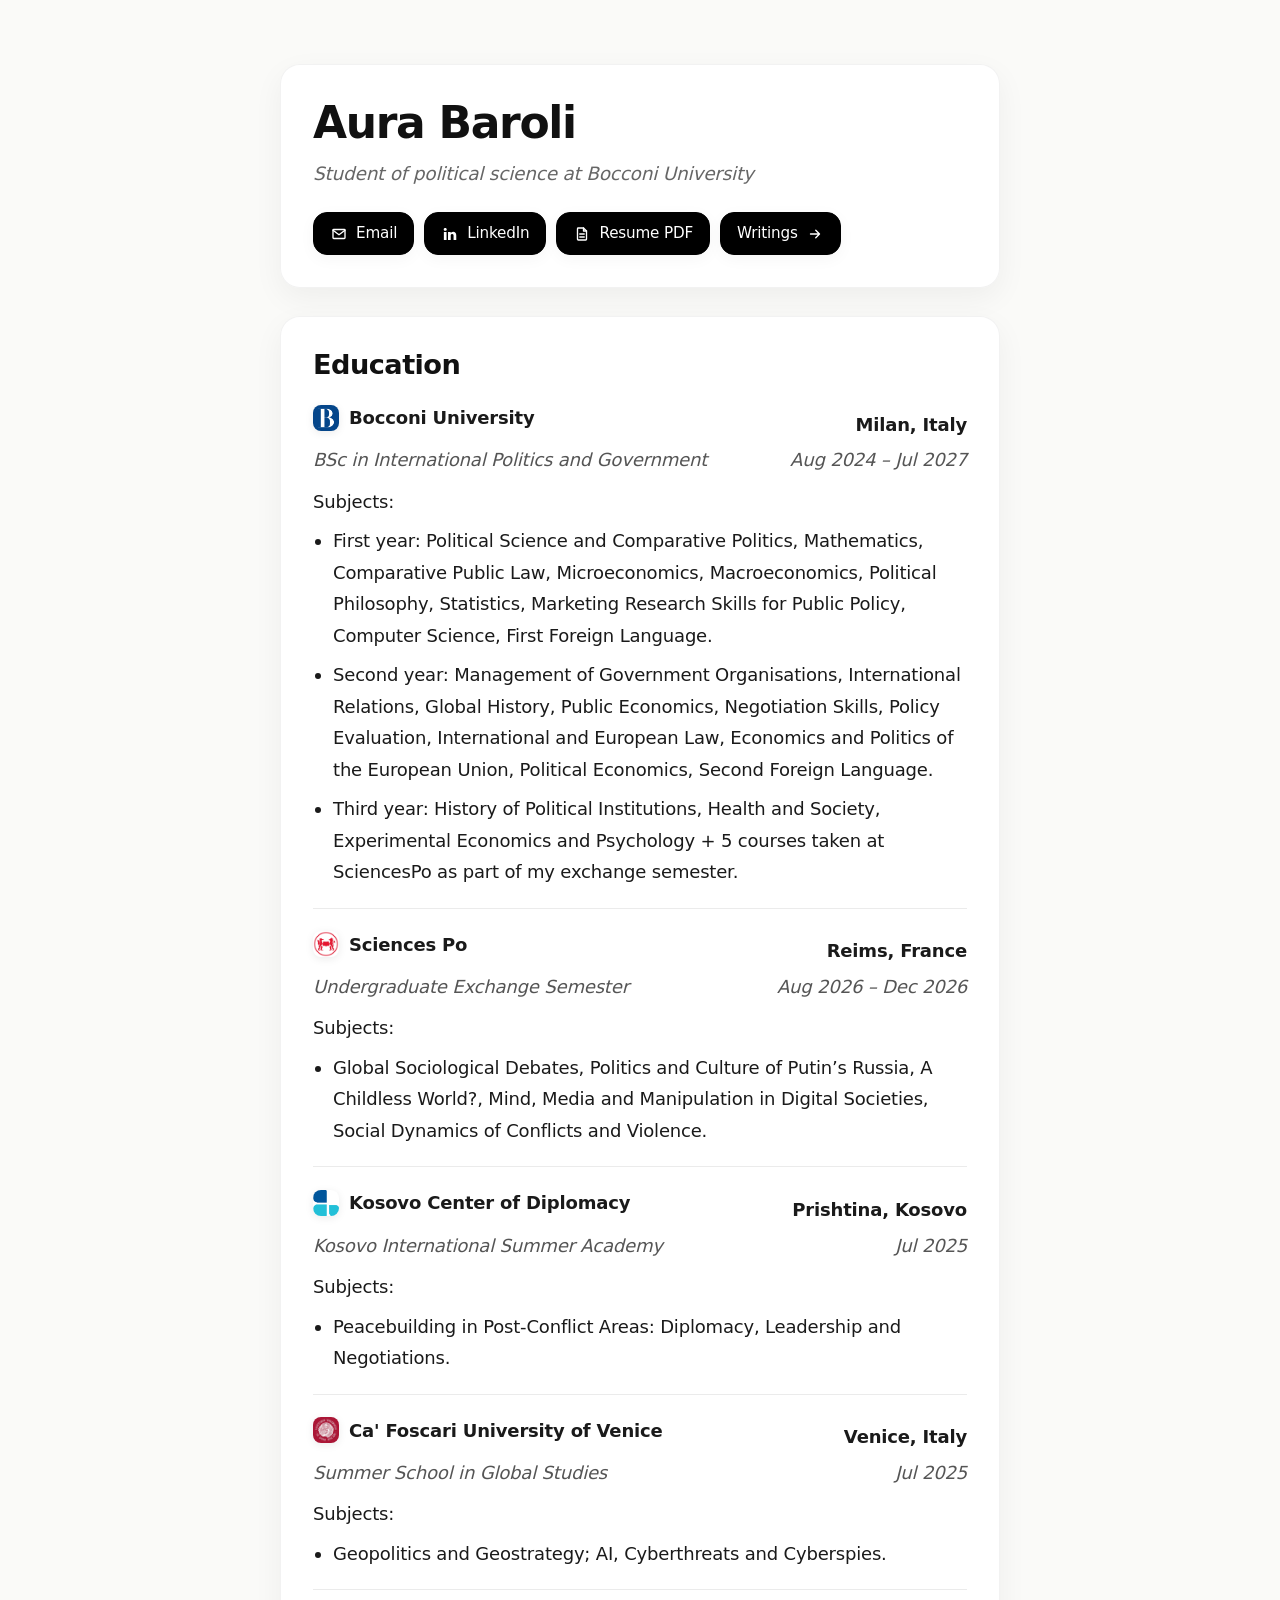
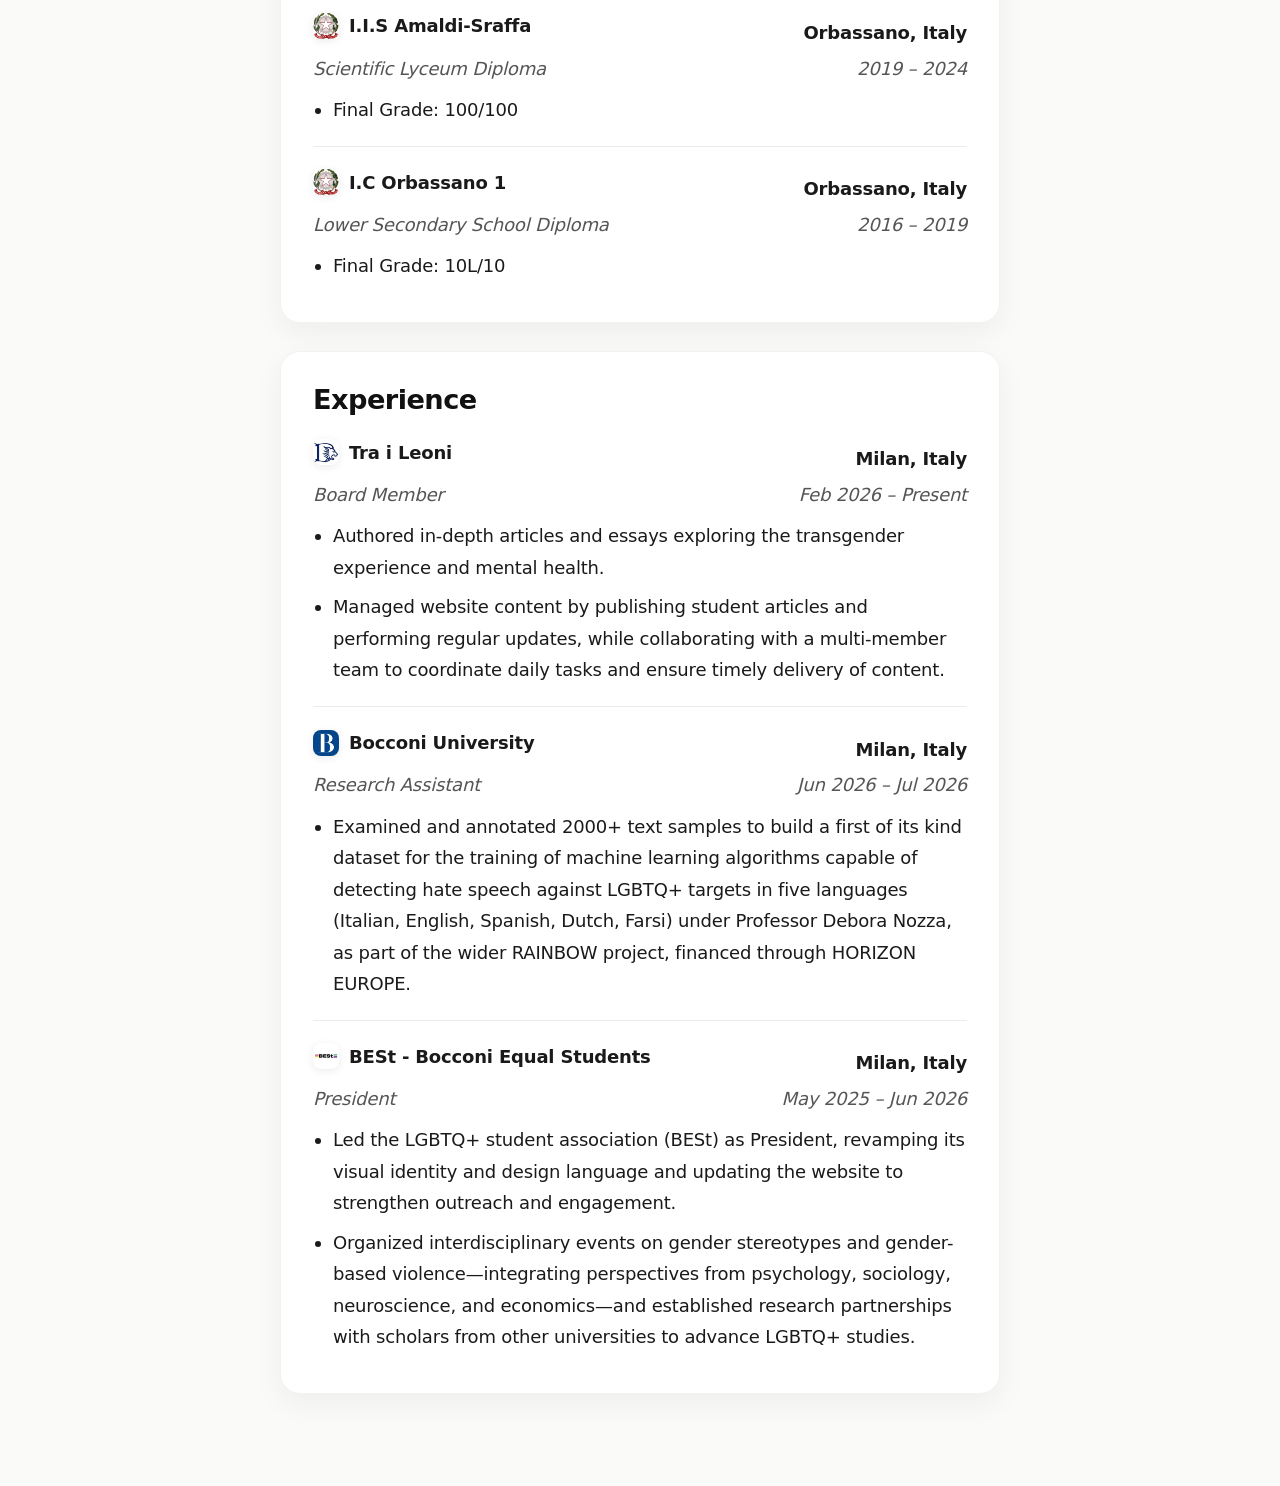
==== commit 5ac418ad: "Update index.html" ====
--- a/index.html
+++ b/index.html
@@ -5,7 +5,6 @@
   <meta name="viewport" content="width=device-width, initial-scale=1.0">
   <title>Aura Baroli</title>
   <meta name="description" content="Aura Baroli portfolio and resume website">
-  <link href="https://fonts.googleapis.com/css2?family=Inter:wght@400;500;600;700&amp;display=swap" rel="stylesheet">
   <link rel="stylesheet" href="style.css">
 
   <!--
--- a/style.css
+++ b/style.css
@@ -1,4 +1,20 @@
 /* Shared foundations for the homepage, writings directory, and article pages. */
+
+@font-face {
+  font-family: "Allo";
+  src: url("fonts/AlloVariable.woff2") format("woff2");
+  font-weight: 100 900;
+  font-style: normal;
+  font-display: swap;
+}
+
+@font-face {
+  font-family: "Allo";
+  src: url("fonts/Allo-Oblique.woff2") format("woff2");
+  font-weight: 400;
+  font-style: italic;
+  font-display: swap;
+}
 :root {
   --color-text: #1a1a1a;
   --color-heading: #111;
@@ -14,6 +30,7 @@
 
 *,
 *::before,
+
 *::after {
   box-sizing: border-box;
 }
@@ -24,7 +41,7 @@
 
 body {
   margin: 0;
-  font-family: 'Inter', sans-serif;
+  font-family: "Allo", system-ui, sans-serif;
   font-size: 18px;
   line-height: 1.75;
   letter-spacing: -0.01em;
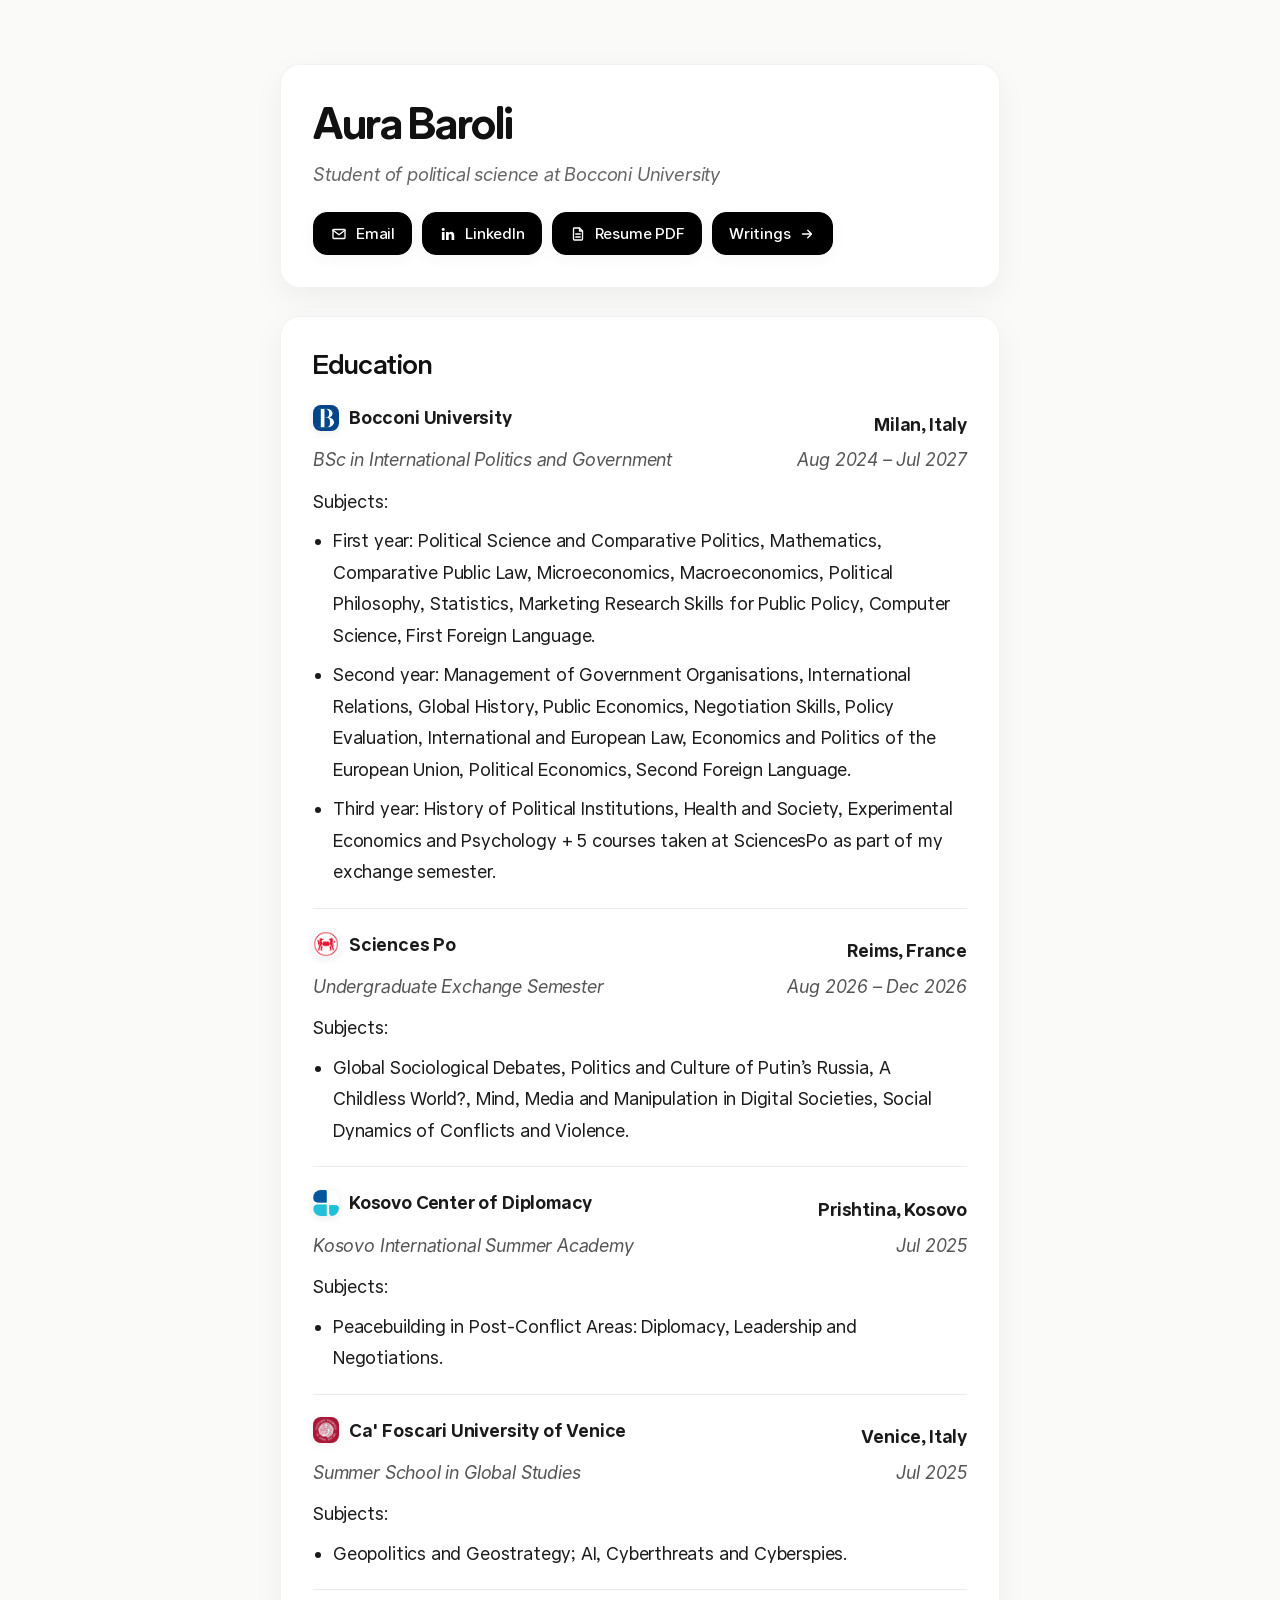
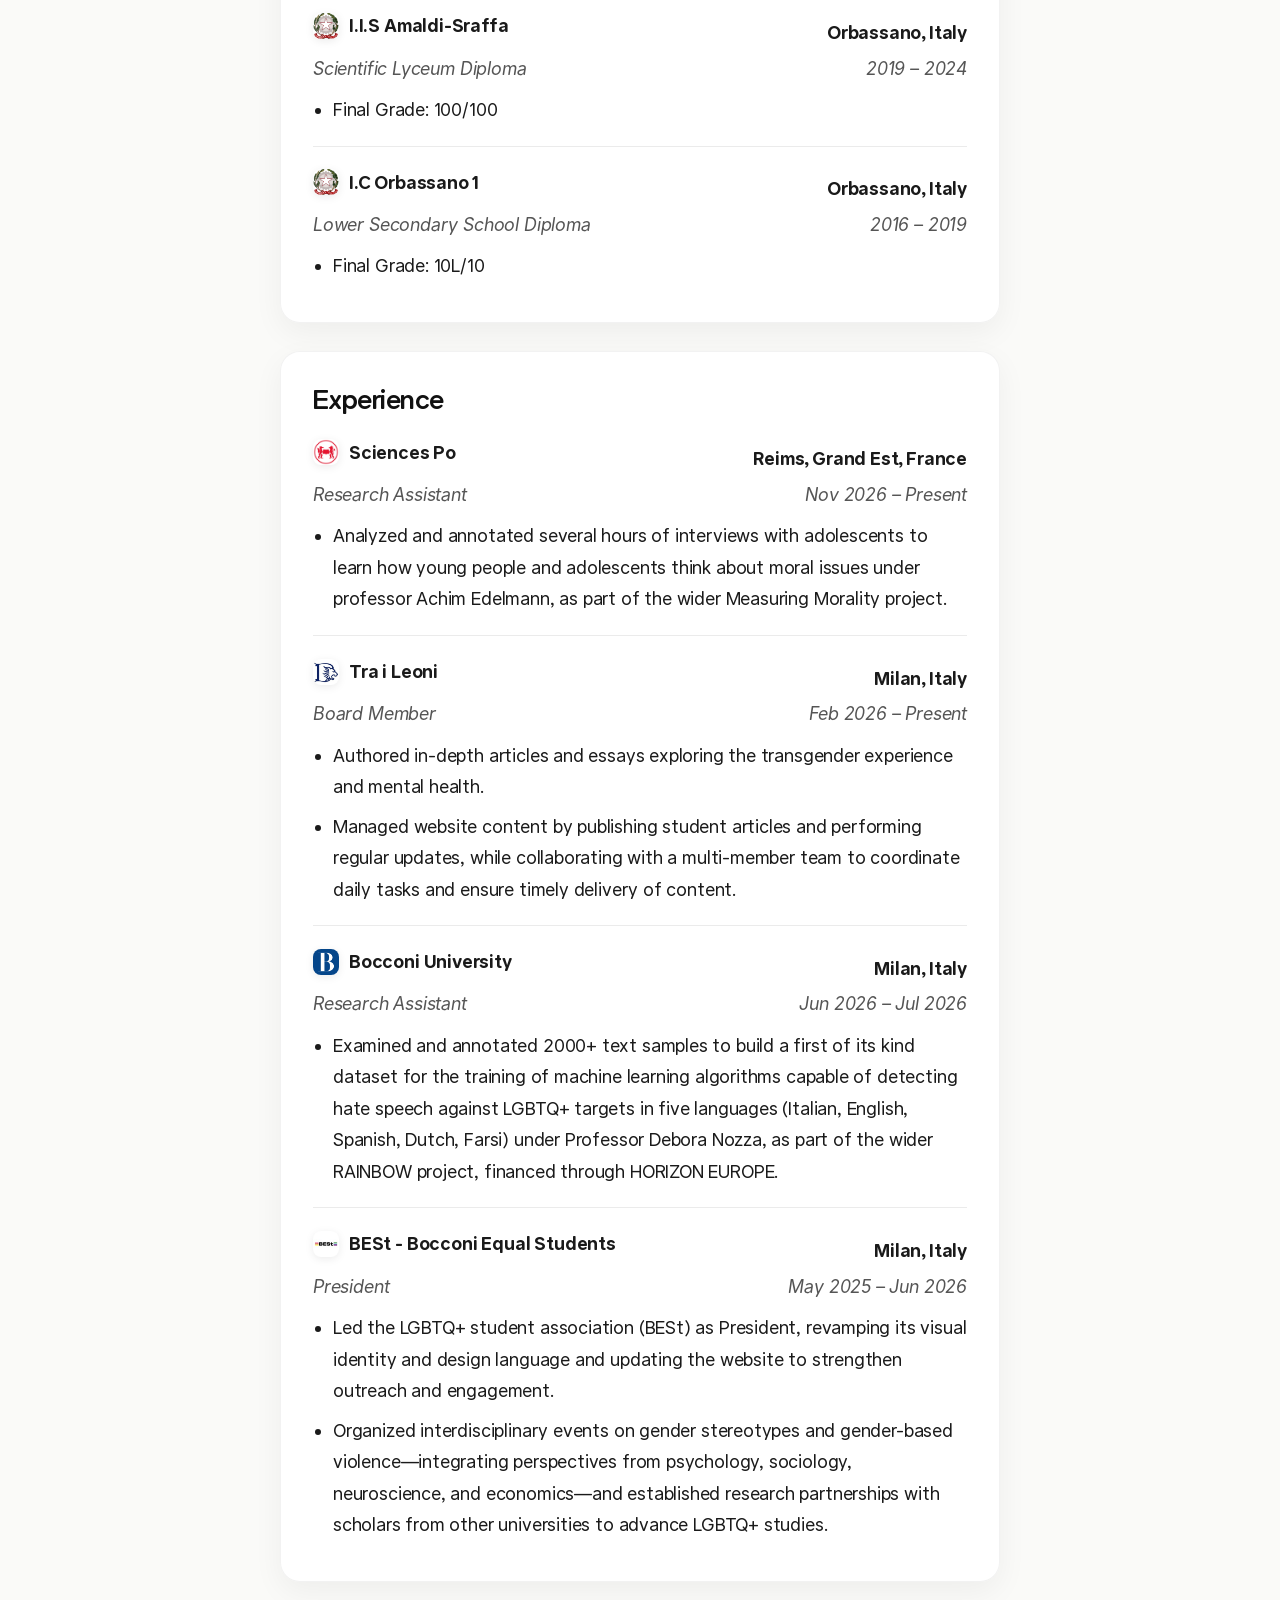
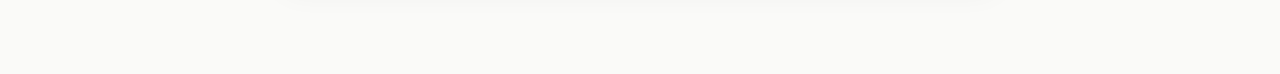
==== commit 68ee54fb: "Update index.html" ====
--- a/index.html
+++ b/index.html
@@ -208,6 +208,25 @@
       <div class="entry">
         <div class="entry-row top">
           <div class="entry-left entry-with-logo">
+            <img src="images/SciencesPo.jpeg" alt="SciencesPo logo" class="entry-logo">
+            <span>Sciences Po</span>
+          </div>
+          <span class="entry-right">Reims, Grand Est, France</span>
+        </div>
+        <div class="entry-row bottom">
+          <span class="entry-left">Research Assistant</span>
+          <span class="entry-right">Nov 2026 – Present</span>
+        </div>
+        <div class="entry-details">
+          <ul>
+            <li>Analyzed and annotated several hours of interviews with adolescents to learn how young people and adolescents think about moral issues under professor Achim Edelmann, as part of the wider Measuring Morality project.</li>
+          </ul>
+        </div>
+      </div>
+
+      <div class="entry">
+        <div class="entry-row top">
+          <div class="entry-left entry-with-logo">
             <img src="images/Tra i Leoni.jpeg" alt="Tra i Leoni logo" class="entry-logo">
             <span>Tra i Leoni</span>
           </div>
